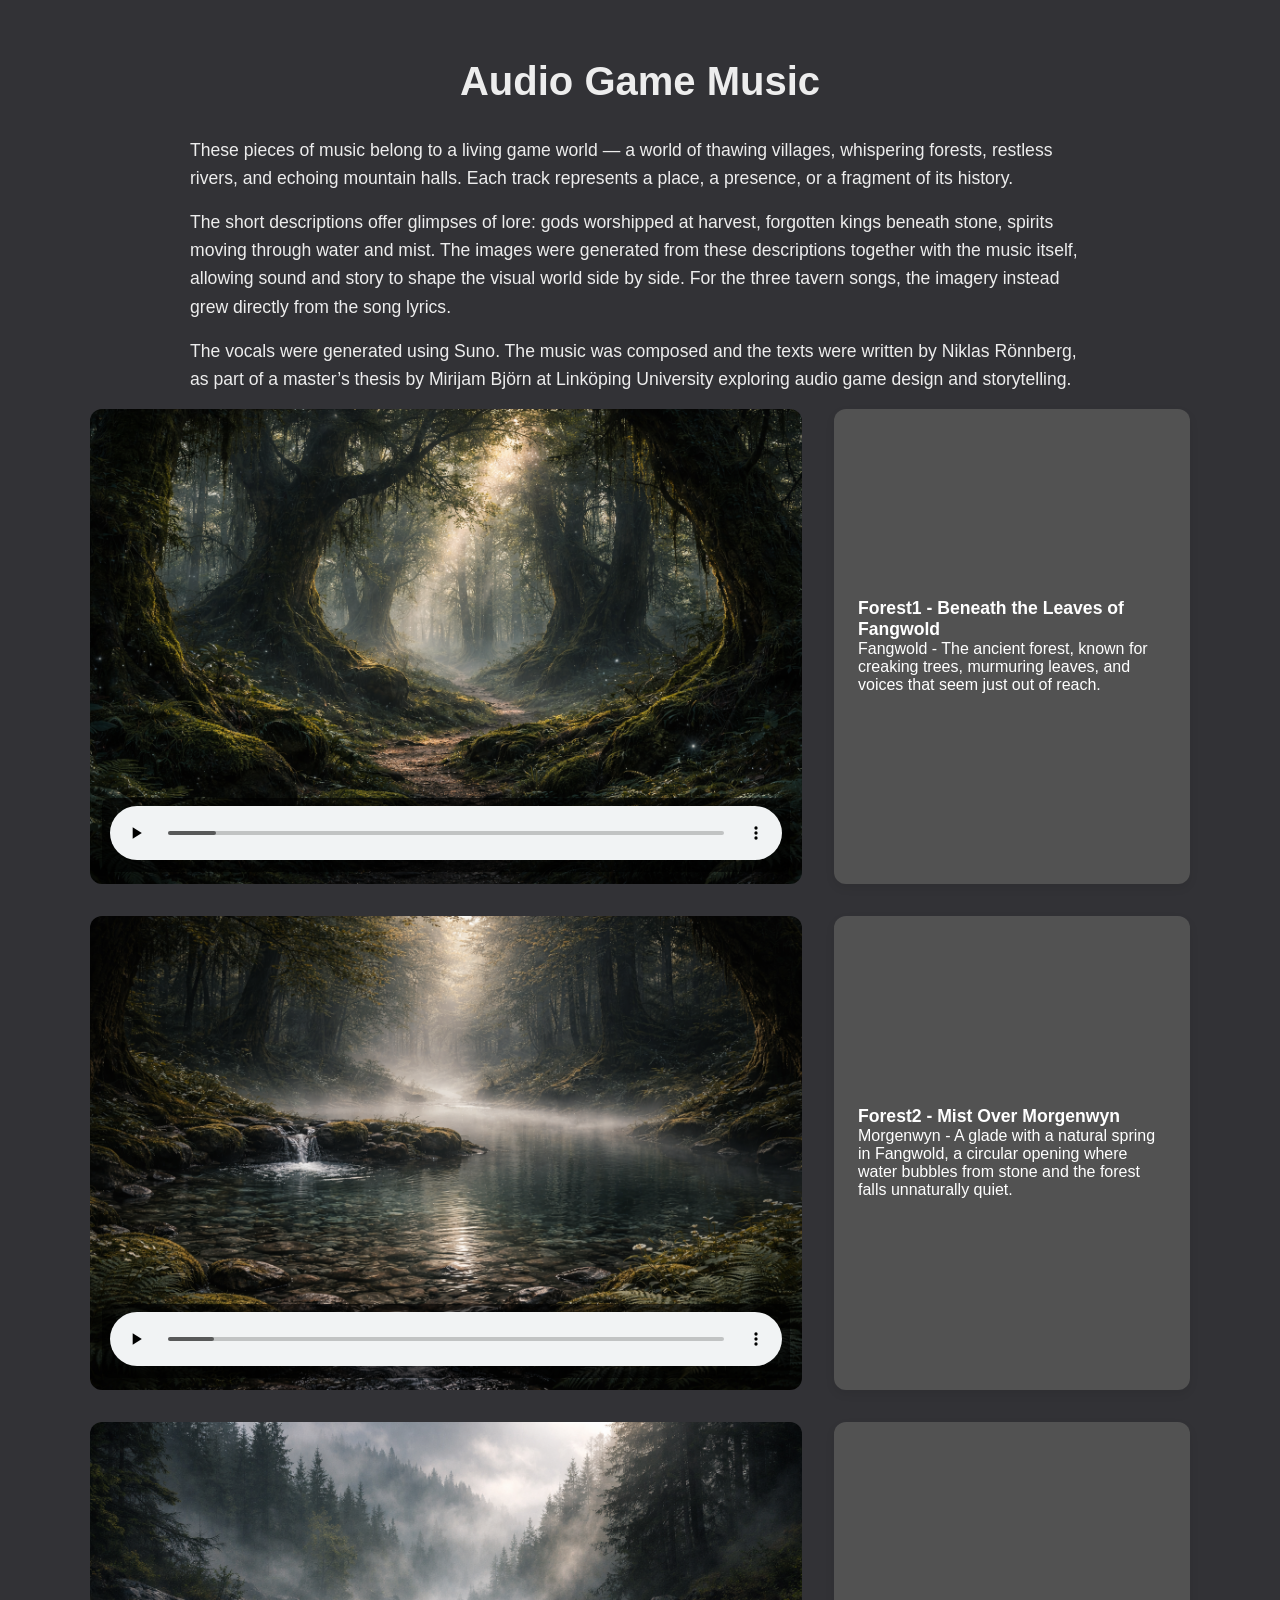
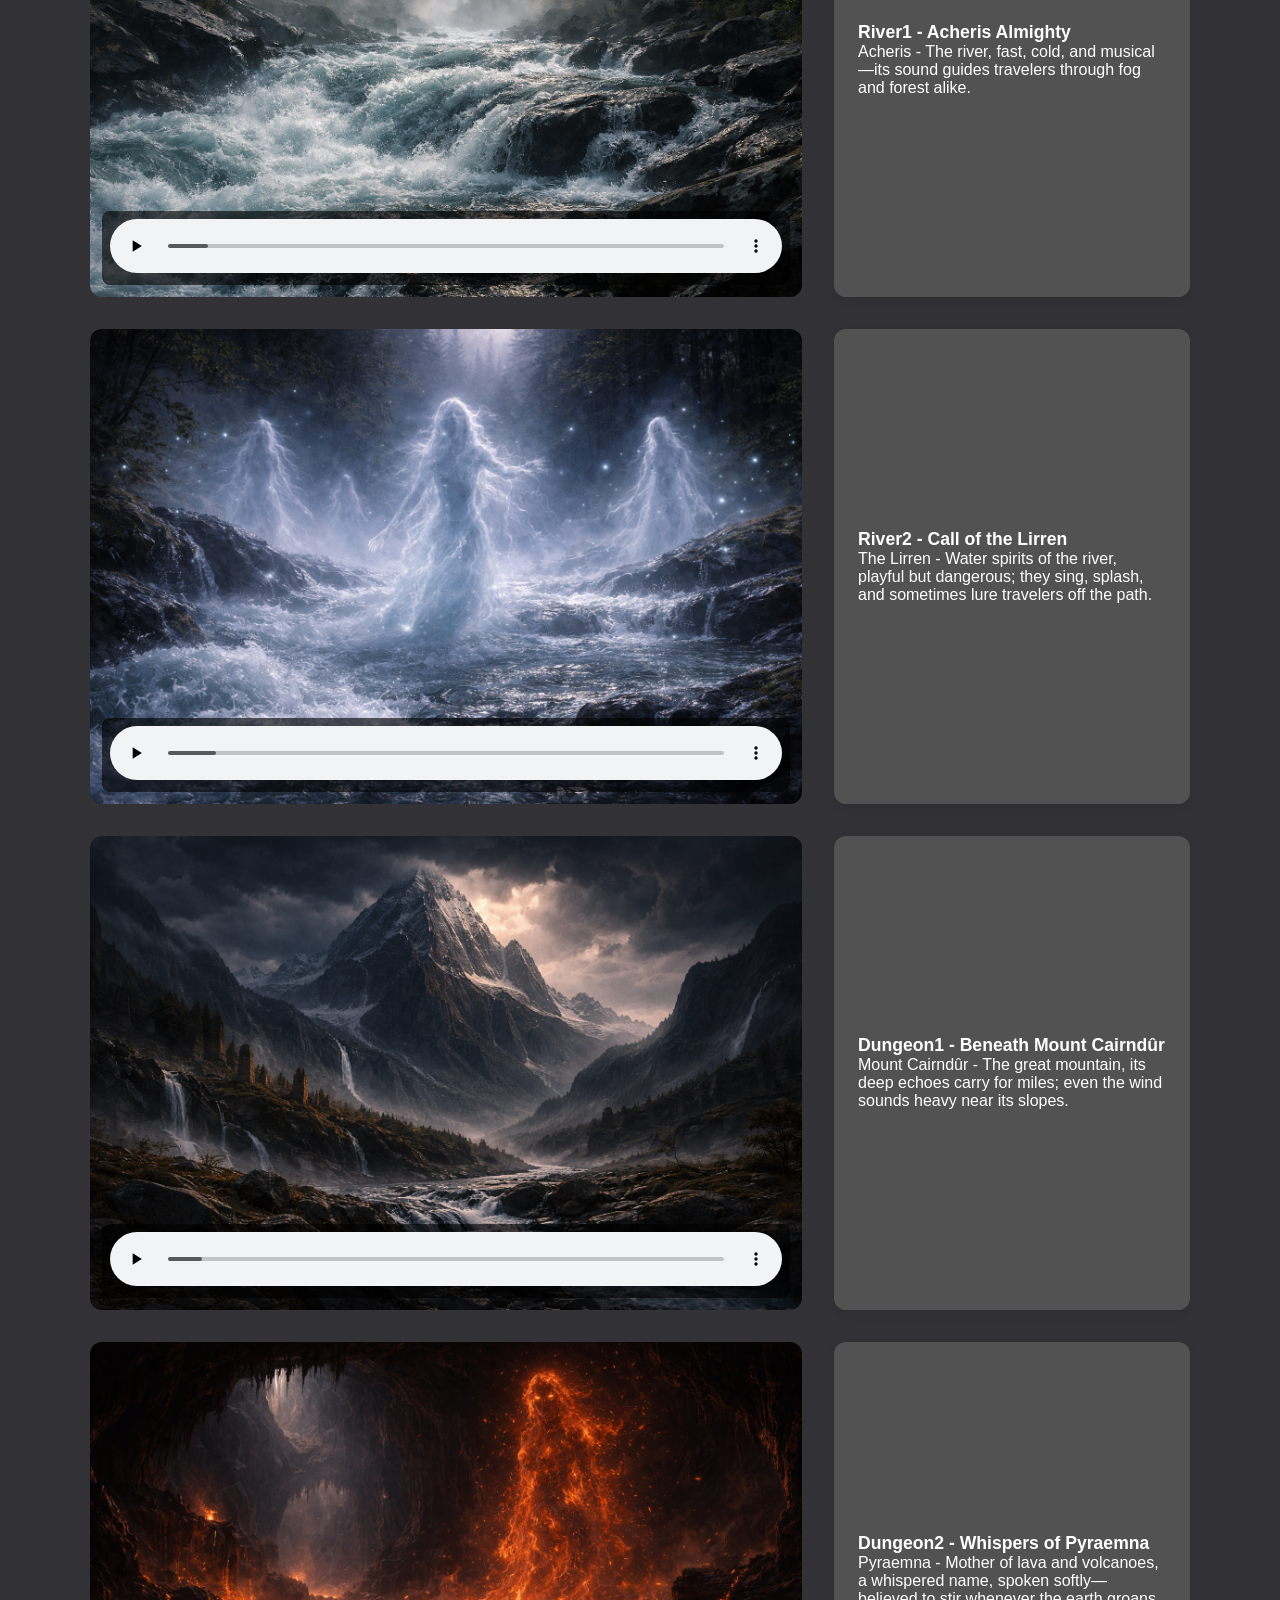
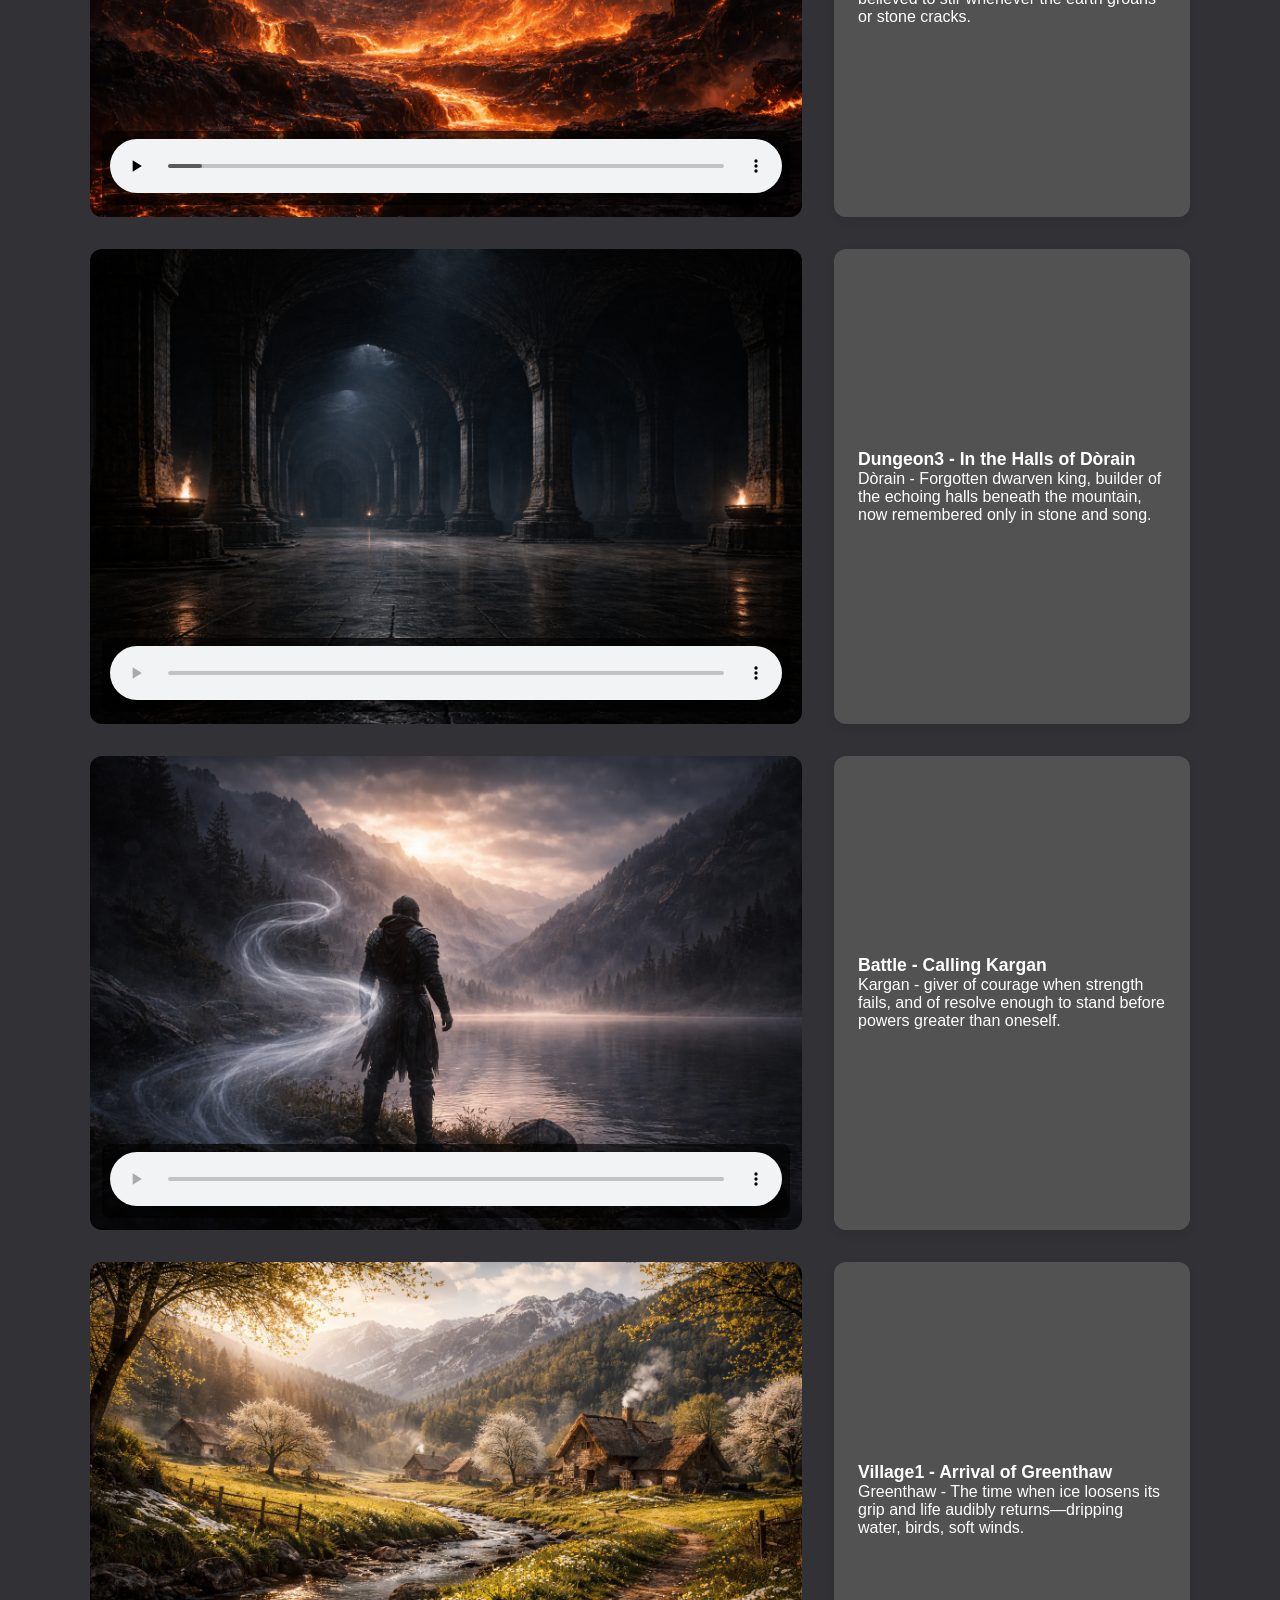
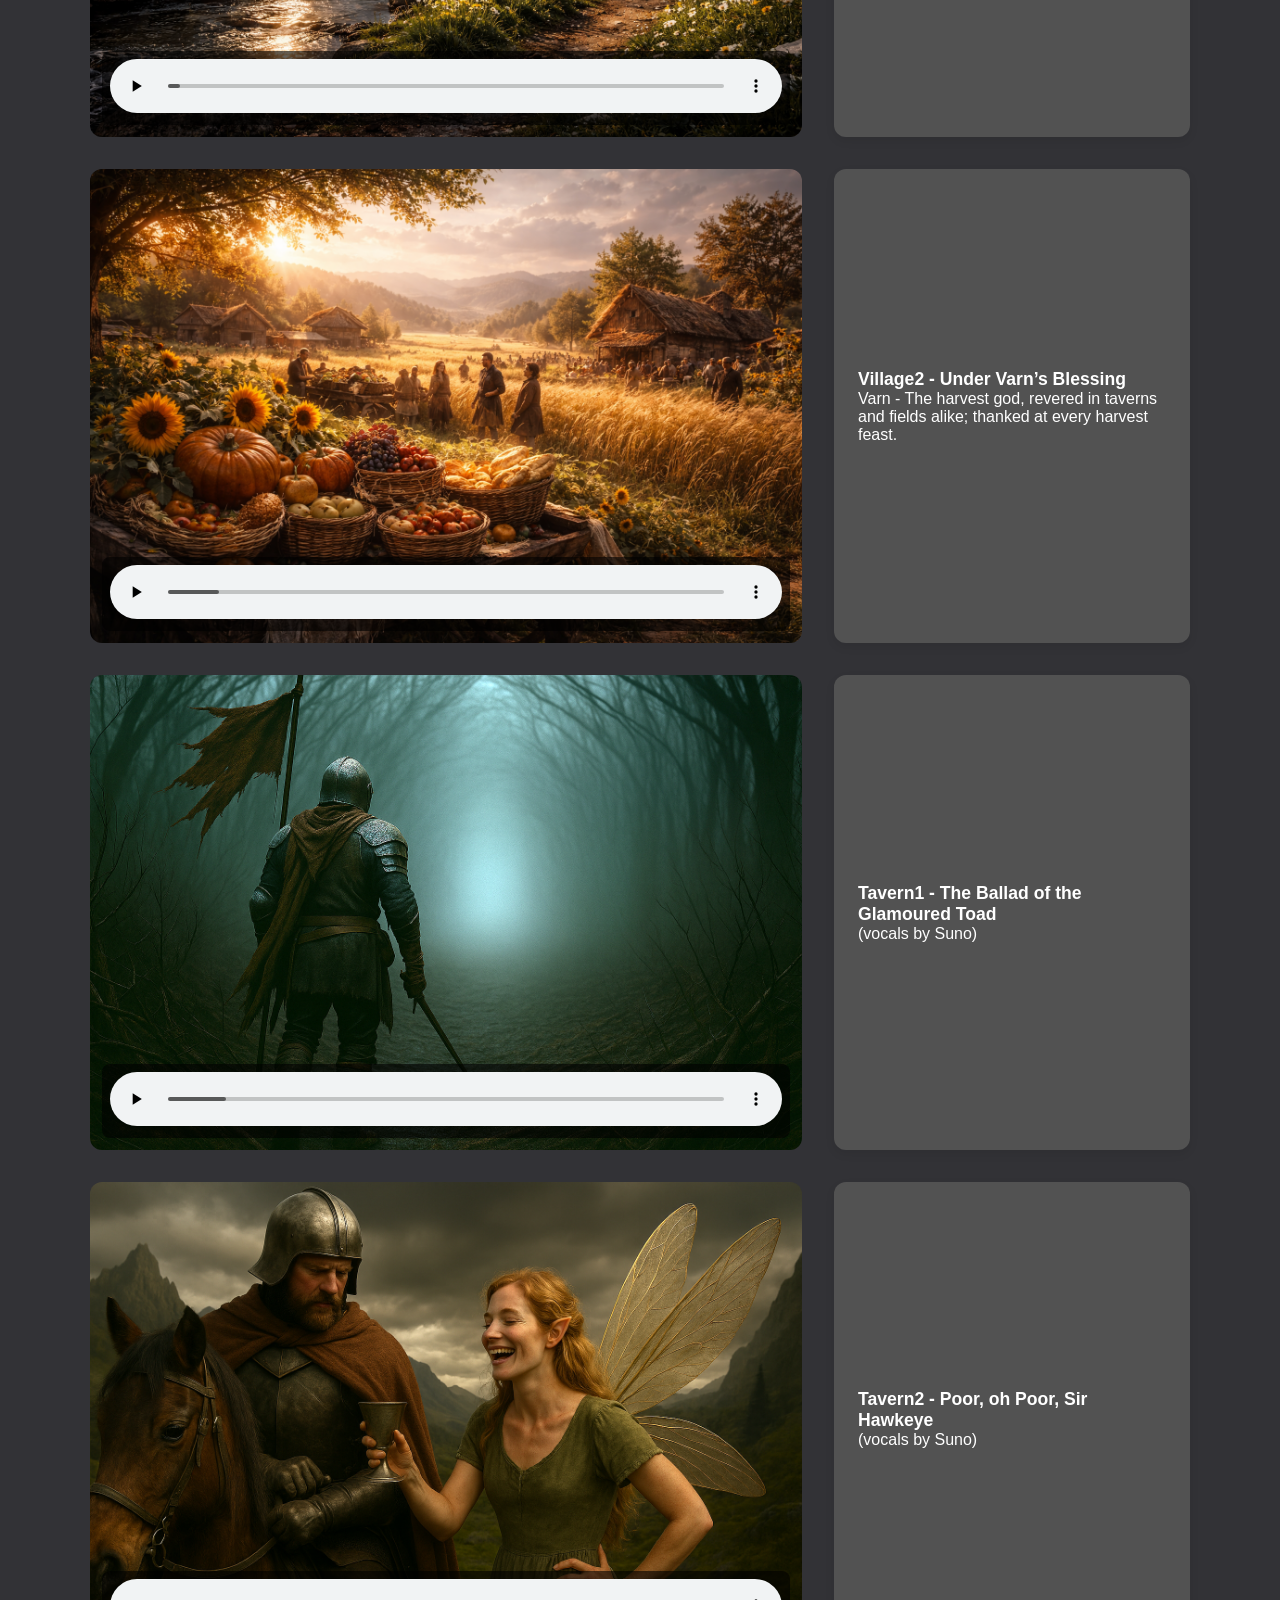
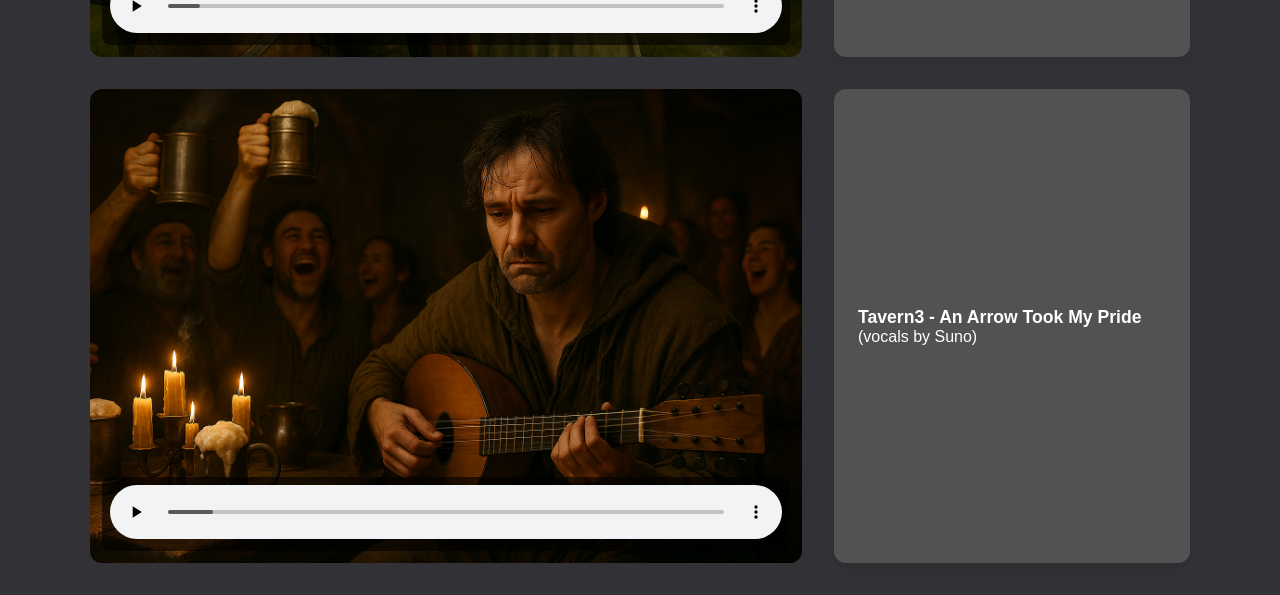
==== audio_game/index.html @ c90fba3d "added the files" ====
<!DOCTYPE html>
<html lang="en">
<head>
  <meta charset="UTF-8" />
  <meta name="viewport" content="width=device-width, initial-scale=1.0" />
  <title>Audio Game Music</title>

  <style>
    body {
      font-family: Arial, sans-serif;
      margin: 0;
      padding: 2rem;
      background: #323236;
    }

    .container {
      max-width: 1100px;
      margin: auto;
      display: grid;
      gap: 2rem;
    }

    .row {
      display: grid;
      grid-template-columns: 1fr;
      gap: 0.5rem;
    }

    @media (min-width: 768px) {
      .row {
        grid-template-columns: 2fr 1fr;
        gap: 2rem;
      }
    }

    .image-wrapper {
      position: relative;
    }

    .image-wrapper img {
      width: 100%;
      border-radius: 12px;
      display: block;
    }

    .audio-player {
      position: absolute;
      bottom: 12px;
      left: 12px;
      right: 12px;
      background: rgba(0, 0, 0, 0.6);
      padding: 8px;
      border-radius: 8px;
    }

    .audio-player audio {
      width: 100%;
    }

    .text-content {
      background: #525252;
      color: #fff;
      padding: 1.5rem;
      border-radius: 12px;
      box-shadow: 0 4px 10px rgba(0,0,0,0.08);
      display: flex;
      align-items: center;
    }

    .highlight {
      font-weight: bold;
      font-size: 1.1em;
      color: #fff;
    }

    #lightbox {
      position: fixed;
      top: 0;
      left: 0;
      width: 100%;
      height: 100%;
      background: rgba(0,0,0,0.8);
      display: flex;
      justify-content: center;
      align-items: center;
      z-index: 1000;
    }

    #lightbox img {
      max-width: 90%;
      max-height: 90%;
      border-radius: 12px;
      box-shadow: 0 4px 20px rgba(0,0,0,0.5);
    }

    #lightbox-close {
      position: absolute;
      top: 20px;
      right: 30px;
      font-size: 2rem;
      color: white;
      cursor: pointer;
      font-weight: bold;
    }

    .page-title {
      text-align: center;
      font-size: 2.5rem;
      font-weight: bold;
      margin-bottom: 2rem;
      color: #ededed;
    }

    .page-intro {
      max-width: 900px;
      margin: 0 auto 1rem auto;
      text-align: left;
      font-size: 1.1rem;
      line-height: 1.6;
      color: #ededed;
    }
  </style>
</head>
<body>
  <h1 class="page-title">Audio Game Music</h1>

  <p class="page-intro">
    These pieces of music belong to a living game world — a world of thawing villages, whispering forests, restless rivers, and echoing mountain halls. Each track represents a place, a presence, or a fragment of its history.
  </p>

  <p class="page-intro">
    The short descriptions offer glimpses of lore: gods worshipped at harvest, forgotten kings beneath stone, spirits moving through water and mist. The images were generated from these descriptions together with the music itself, allowing sound and story to shape the visual world side by side. For the three tavern songs, the imagery instead grew directly from the song lyrics.
  </p>

  <p class="page-intro">
    The vocals were generated using Suno. The music was composed and the texts were written by Niklas Rönnberg, as part of a master’s thesis by Mirijam Björn at Linköping University exploring audio game design and storytelling.
  </p>

  <div class="container">

    <!-- Song 1 -->
    <div class="row">
      <div class="image-wrapper">
        <img src="Forest1 - Fangwold.png" alt="Beneath the Leaves of Fangwold">
        <div class="audio-player">
          <audio controls>
            <source src="Forest1 - Beneath the Leaves of Fangwold.mp3" type="audio/mpeg">
          </audio>
        </div>
      </div>

      <div class="text-content">
        <p>
          <span class="highlight">Forest1 - Beneath the Leaves of Fangwold</span><br>
          Fangwold - The ancient forest, known for creaking trees, murmuring leaves, and voices that seem just out of reach.
        </p>
      </div>
    </div>

    <!-- Song 2 -->
    <div class="row">
      <div class="image-wrapper">
        <img src="Forest2 - Morgenwyn.png" alt="Mist Over Morgenwyn">
        <div class="audio-player">
          <audio controls>
            <source src="Forest2 - Mist Over Morgenwyn.mp3" type="audio/mpeg">
          </audio>
        </div>
      </div>

      <div class="text-content">
        <p>
          <span class="highlight">Forest2 - Mist Over Morgenwyn</span><br>
          Morgenwyn - A glade with a natural spring in Fangwold, a circular opening where water bubbles from stone and the forest falls unnaturally quiet.
        </p>
      </div>
    </div>

    <!-- Song 3 -->
    <div class="row">
      <div class="image-wrapper">
        <img src="River1 - Acheris.png" alt="Acheris Almighty">
        <div class="audio-player">
          <audio controls>
            <source src="River1 - Acheris Almighty.mp3" type="audio/mpeg">
          </audio>
        </div>
      </div>

      <div class="text-content">
        <p>
          <span class="highlight">River1 - Acheris Almighty</span><br>
          Acheris - The river, fast, cold, and musical—its sound guides travelers through fog and forest alike.
        </p>
      </div>
    </div>

    <!-- Song 4 -->
    <div class="row">
      <div class="image-wrapper">
        <img src="River2 - The Lirren.png" alt="Call of the Lirren">
        <div class="audio-player">
          <audio controls>
            <source src="River2 - Call of the Lirren.mp3" type="audio/mpeg">
          </audio>
        </div>
      </div>

      <div class="text-content">
        <p>
          <span class="highlight">River2 - Call of the Lirren</span><br>
          The Lirren - Water spirits of the river, playful but dangerous; they sing, splash, and sometimes lure travelers off the path.
        </p>
      </div>
    </div>

    <!-- Song 5 -->
    <div class="row">
      <div class="image-wrapper">
        <img src="Dungeon1 - Mount Cairndûr.png" alt="Beneath Mount Cairndûr">
        <div class="audio-player">
          <audio controls>
            <source src="Dungeon1 - Beneath Mount Cairndûr.mp3" type="audio/mpeg">
          </audio>
        </div>
      </div>

      <div class="text-content">
        <p>
          <span class="highlight">Dungeon1 - Beneath Mount Cairndûr</span><br>
          Mount Cairndûr - The great mountain, its deep echoes carry for miles; even the wind sounds heavy near its slopes.
        </p>
      </div>
    </div>

    <!-- Song 6 -->
    <div class="row">
      <div class="image-wrapper">
        <img src="Dungeon2 -Pyraemna.png" alt="Whispers of Pyraemna">
        <div class="audio-player">
          <audio controls>
            <source src="Dungeon2 - Whispers of Pyraemna.mp3" type="audio/mpeg">
          </audio>
        </div>
      </div>

      <div class="text-content">
        <p>
          <span class="highlight">Dungeon2 - Whispers of Pyraemna</span><br>
          Pyraemna - Mother of lava and volcanoes, a whispered name, spoken softly—believed to stir whenever the earth groans or stone cracks.
        </p>
      </div>
    </div>

    <!-- Song 7 -->
    <div class="row">
      <div class="image-wrapper">
        <img src="Dungeon3 - In the Halls of Dòrain.png" alt="In the Halls of Dòrain">
        <div class="audio-player">
          <audio controls>
            <source src="Dungeon3 - In the Halls of Dòrain.mp3" type="audio/mpeg">
          </audio>
        </div>
      </div>

      <div class="text-content">
        <p>
          <span class="highlight">Dungeon3 - In the Halls of Dòrain</span><br>
          Dòrain - Forgotten dwarven king, builder of the echoing halls beneath the mountain, now remembered only in stone and song.
        </p>
      </div>
    </div>

    <!-- Song 8 -->
    <div class="row">
      <div class="image-wrapper">
        <img src="Battle - Calling Kargan.png" alt="Calling Kargan">
        <div class="audio-player">
          <audio controls>
            <source src="Battle - Calling Kargan.mp3" type="audio/mpeg">
          </audio>
        </div>
      </div>

      <div class="text-content">
        <p>
          <span class="highlight">Battle - Calling Kargan</span><br>
          Kargan - giver of courage when strength fails, and of resolve enough to stand before powers greater than oneself.
        </p>
      </div>
    </div>

    <!-- Song 9 -->
    <div class="row">
      <div class="image-wrapper">
        <img src="Village1 - Greenthaw.png" alt="Arrival of Greenthaw">
        <div class="audio-player">
          <audio controls>
            <source src="Village1 - Arrival of Greenthaw.mp3" type="audio/mpeg">
          </audio>
        </div>
      </div>

      <div class="text-content">
        <p>
          <span class="highlight">Village1 - Arrival of Greenthaw</span><br>
          Greenthaw - The time when ice loosens its grip and life audibly returns—dripping water, birds, soft winds.
        </p>
      </div>
    </div>

    <!-- Song 10 -->
    <div class="row">
      <div class="image-wrapper">
        <img src="Village2 - Blessing of Varn.png" alt="Under Varn’s Blessing">
        <div class="audio-player">
          <audio controls>
            <source src="Village2 - Under Varn’s Blessing.mp3" type="audio/mpeg">
          </audio>
        </div>
      </div>

      <div class="text-content">
        <p>
          <span class="highlight">Village2 -  Under Varn’s Blessing</span><br>
          Varn - The harvest god, revered in taverns and fields alike; thanked at every harvest feast.
        </p>
      </div>
    </div>

    <!-- Song 11 -->
    <div class="row">
      <div class="image-wrapper">
        <img src="Tavern1 - The Ballad of the Glamoured Toad.png" alt="The Ballad of the Glamoured Toad">
        <div class="audio-player">
          <audio controls>
            <source src="Tavern1 - The Ballad of the Glamoured Toad.mp3" type="audio/mpeg">
          </audio>
        </div>
      </div>

      <div class="text-content">
        <p>
          <span class="highlight">Tavern1 - The Ballad of the Glamoured Toad</span><br>
          (vocals by Suno)
        </p>
      </div>
    </div>

    <!-- Song 12 -->
    <div class="row">
      <div class="image-wrapper">
        <img src="Tavern2 - Poor, oh Poor, Sir Hawkeye.png" alt="Poor, oh Poor, Sir Hawkeye">
        <div class="audio-player">
          <audio controls>
            <source src="Tavern2 - Poor, oh Poor, Sir Hawkeye.mp3" type="audio/mpeg">
          </audio>
        </div>
      </div>

      <div class="text-content">
        <p>
          <span class="highlight">Tavern2 - Poor, oh Poor, Sir Hawkeye</span><br>
          (vocals by Suno)
        </p>
      </div>
    </div>

    <!-- Song 13 -->
    <div class="row">
      <div class="image-wrapper">
        <img src="Tavern3 - An Arrow Took My Pride.png" alt="An Arrow Took My Pride">
        <div class="audio-player">
          <audio controls>
            <source src="Tavern3 - An Arrow Took My Pride.mp3" type="audio/mpeg">
          </audio>
        </div>
      </div>

      <div class="text-content">
        <p>
          <span class="highlight">Tavern3 - An Arrow Took My Pride</span><br>
          (vocals by Suno)
        </p>
      </div>
    </div>

  </div>

  <div id="lightbox" style="display:none;">
    <span id="lightbox-close">&times;</span>
    <img id="lightbox-img" src="" alt="Expanded image">
  </div>

  <script>
    document.addEventListener("DOMContentLoaded", () => {
      const players = document.querySelectorAll("audio");

      players.forEach(player => {
        player.addEventListener("play", () => {
          players.forEach(otherPlayer => {
            if (otherPlayer !== player) {
              otherPlayer.pause();
              otherPlayer.currentTime = 0;
            }
          });
        });
      });
    });
  </script>

  <script>
    document.addEventListener("DOMContentLoaded", () => {
      const lightbox = document.getElementById("lightbox");
      const lightboxImg = document.getElementById("lightbox-img");
      const closeBtn = document.getElementById("lightbox-close");

      document.querySelectorAll(".image-wrapper img").forEach(img => {
        img.style.cursor = "pointer";
        img.addEventListener("click", () => {
          lightboxImg.src = img.src;
          lightbox.style.display = "flex";
        });
      });

      closeBtn.addEventListener("click", () => {
        lightbox.style.display = "none";
      });

      lightbox.addEventListener("click", (e) => {
        if (e.target === lightbox) {
          lightbox.style.display = "none";
        }
      });
    });
  </script>

  </body>
</html>
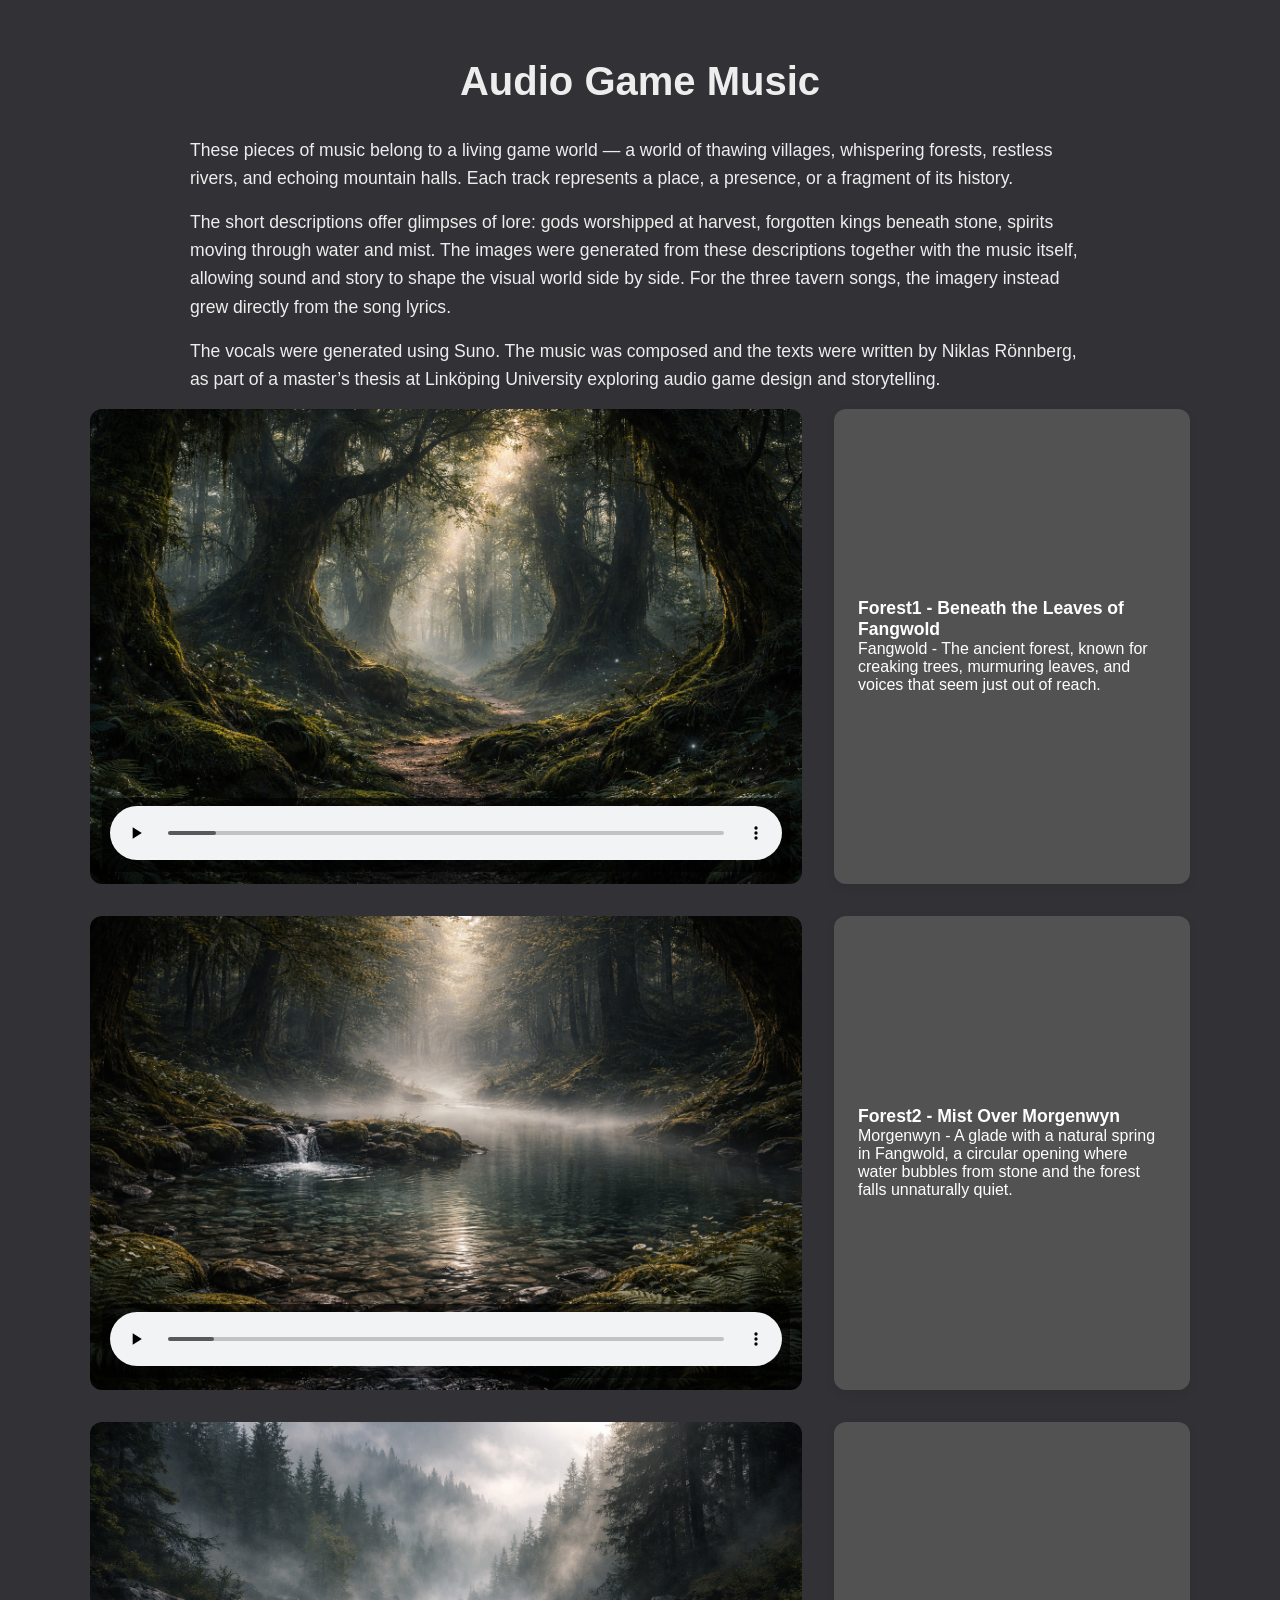
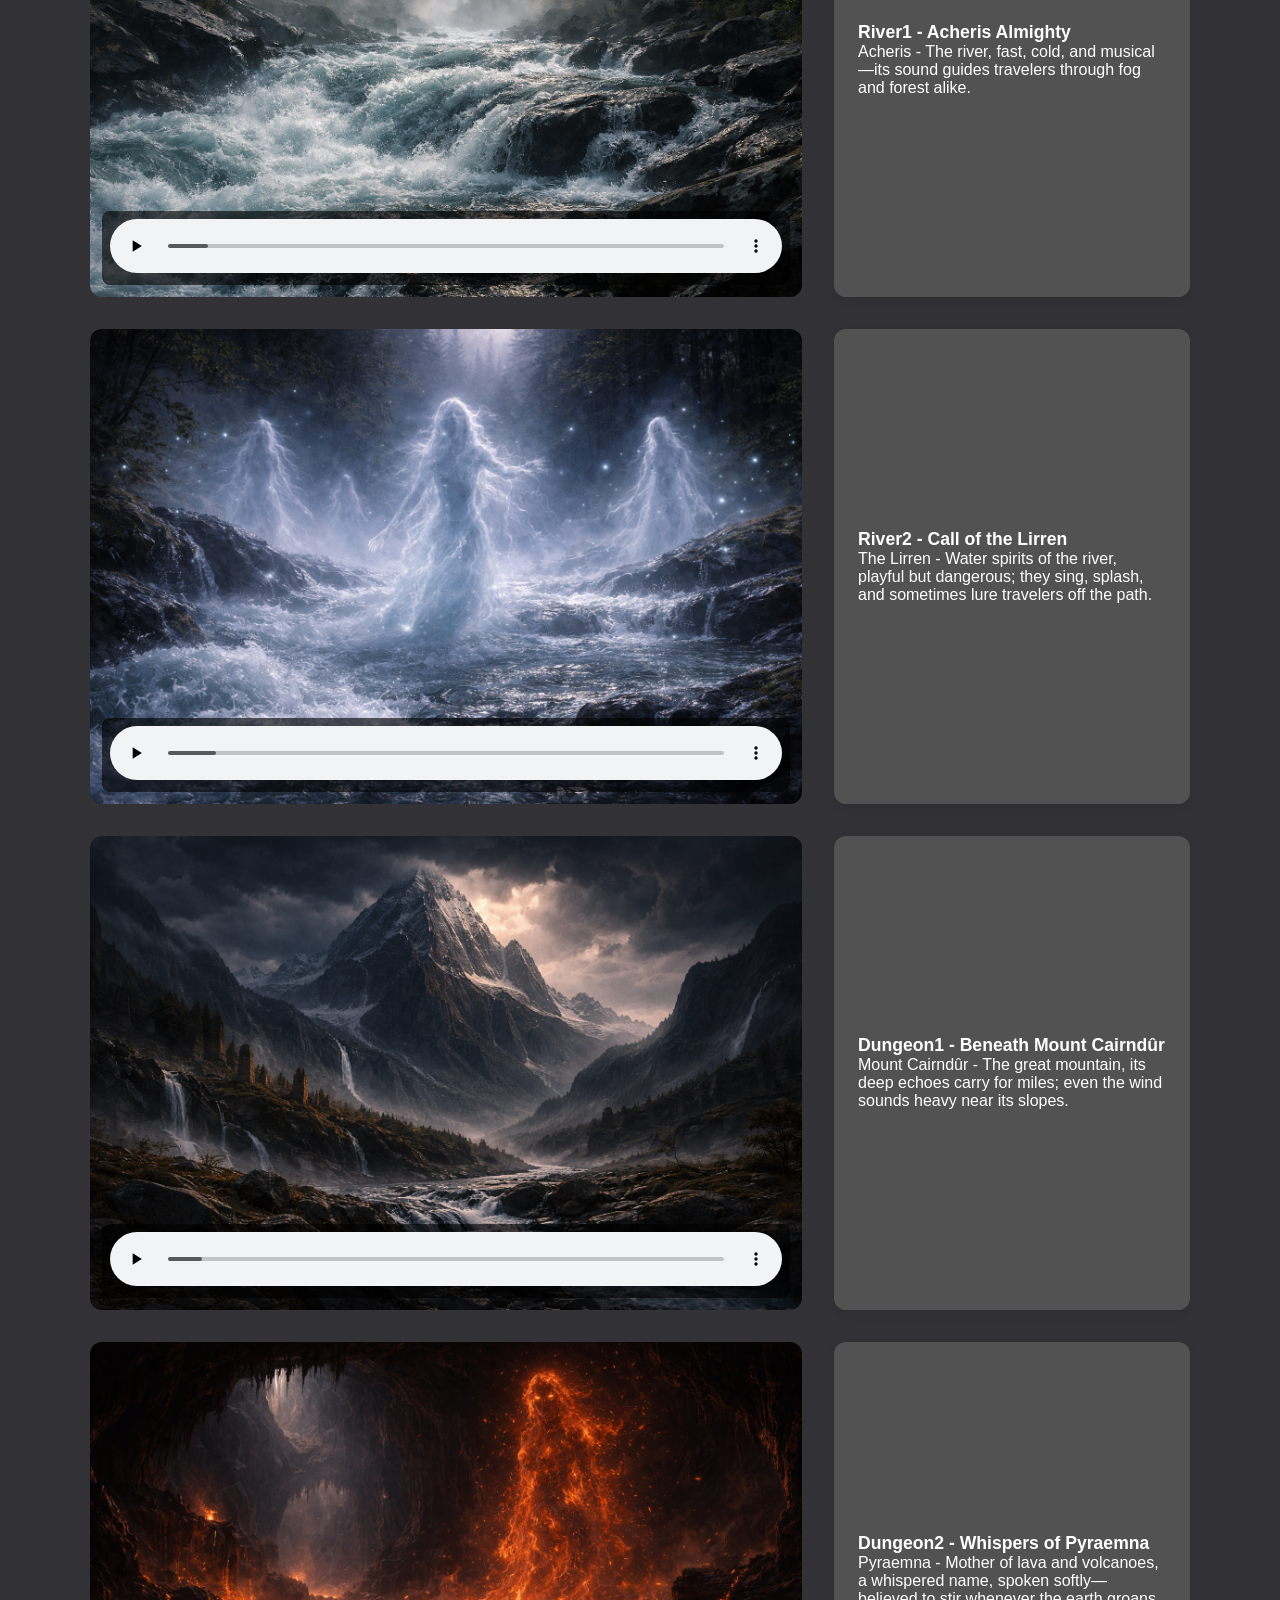
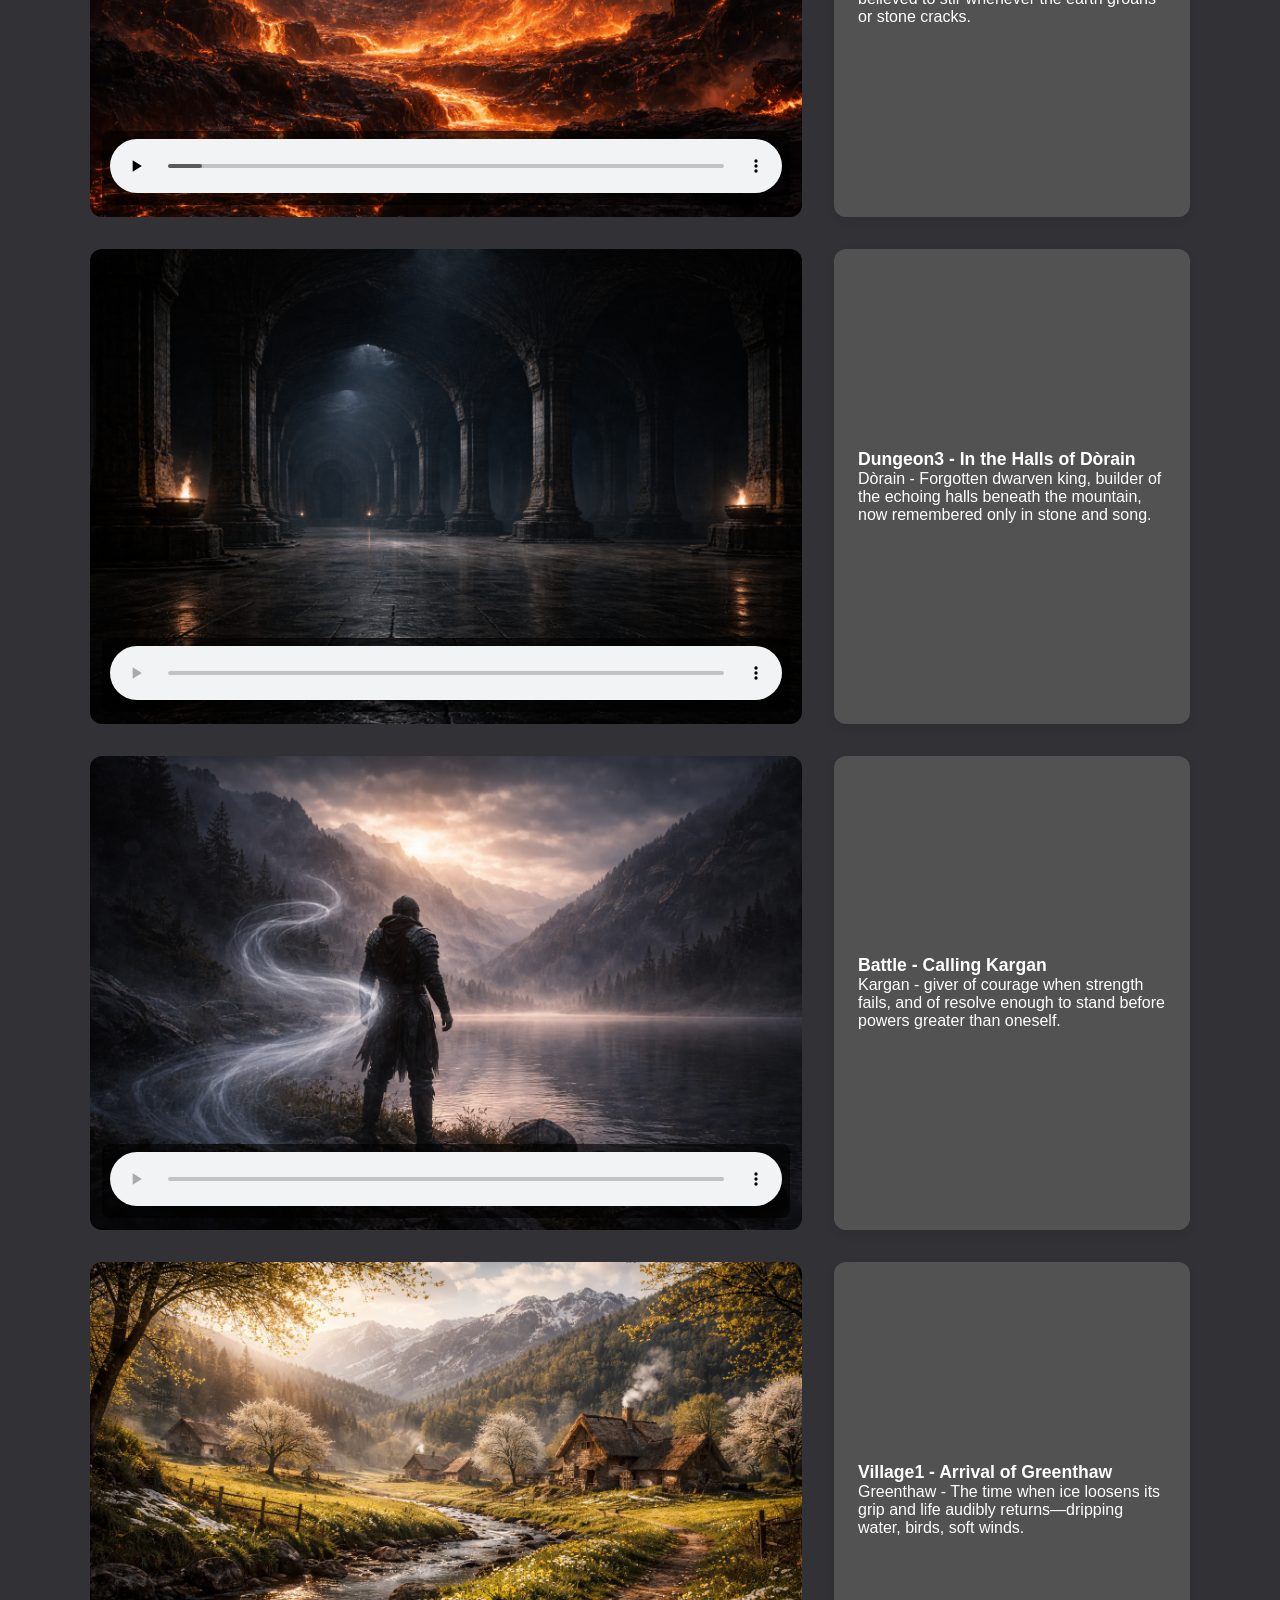
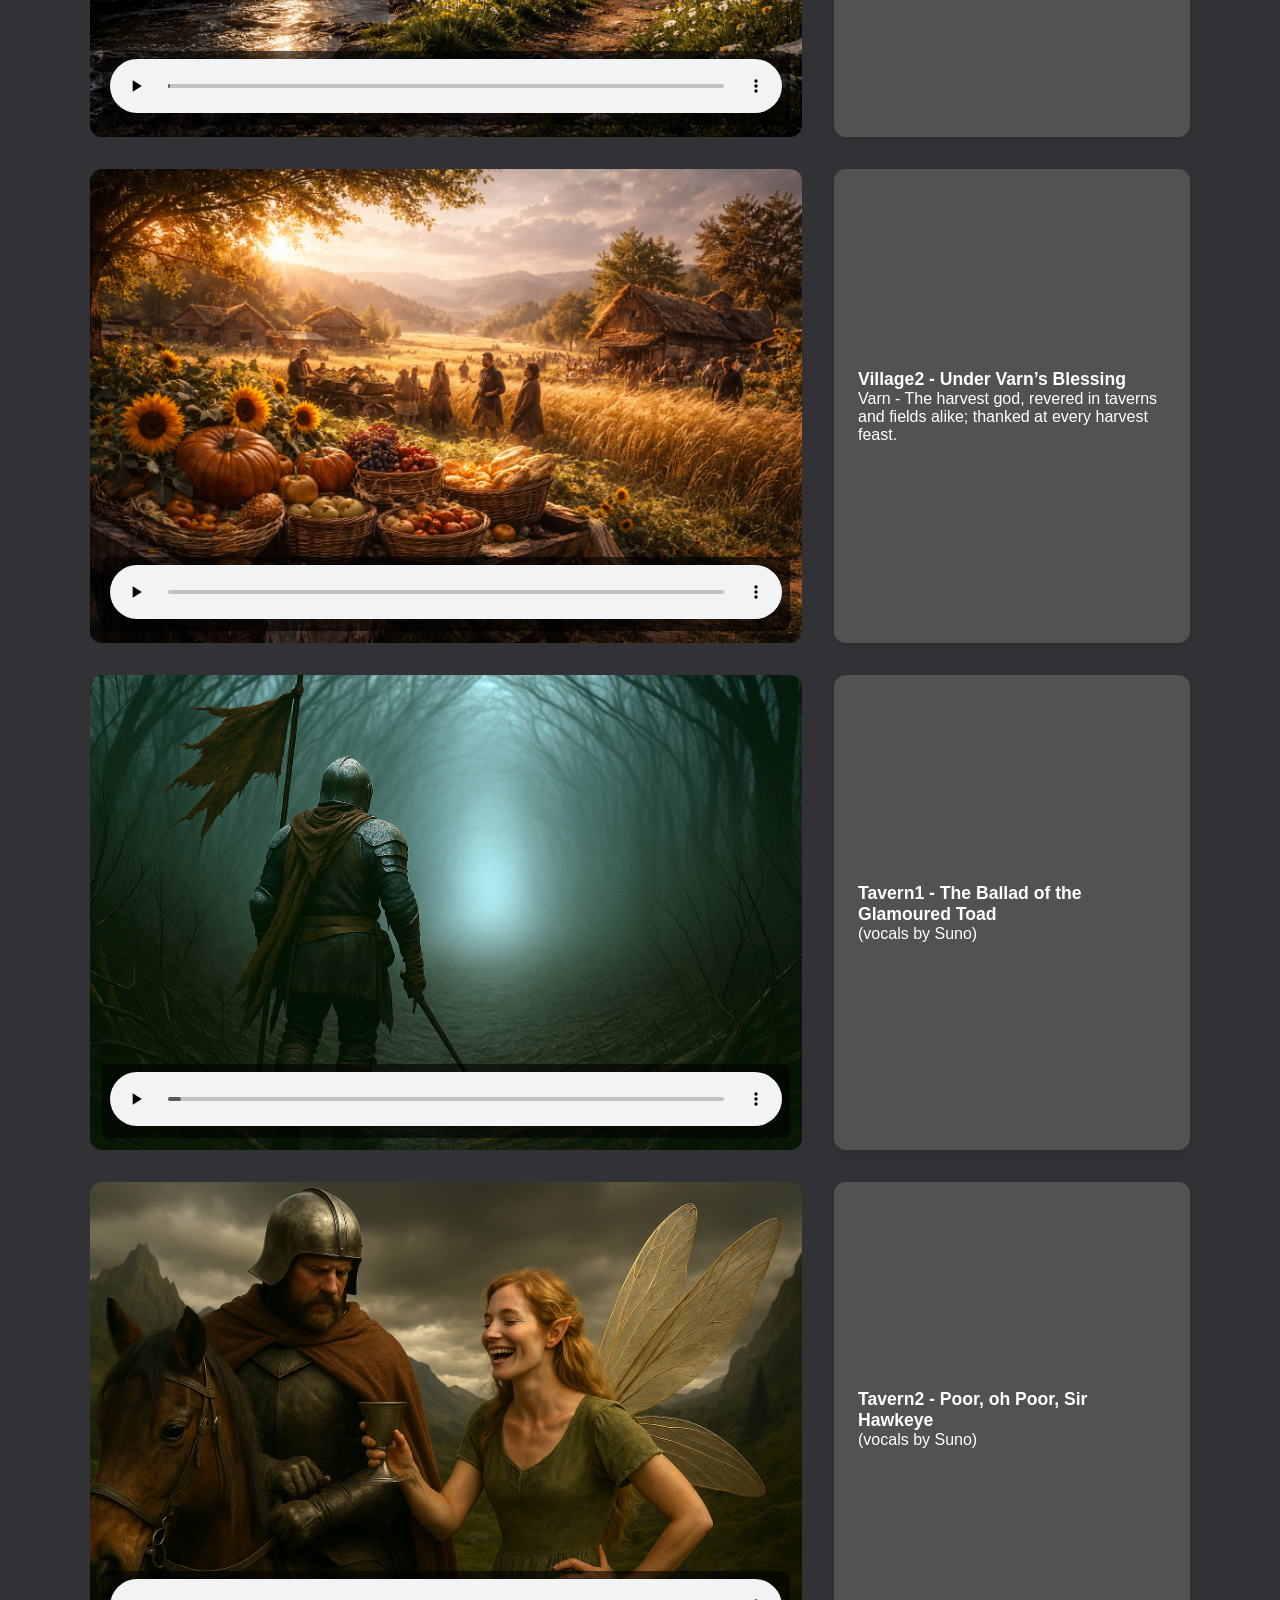
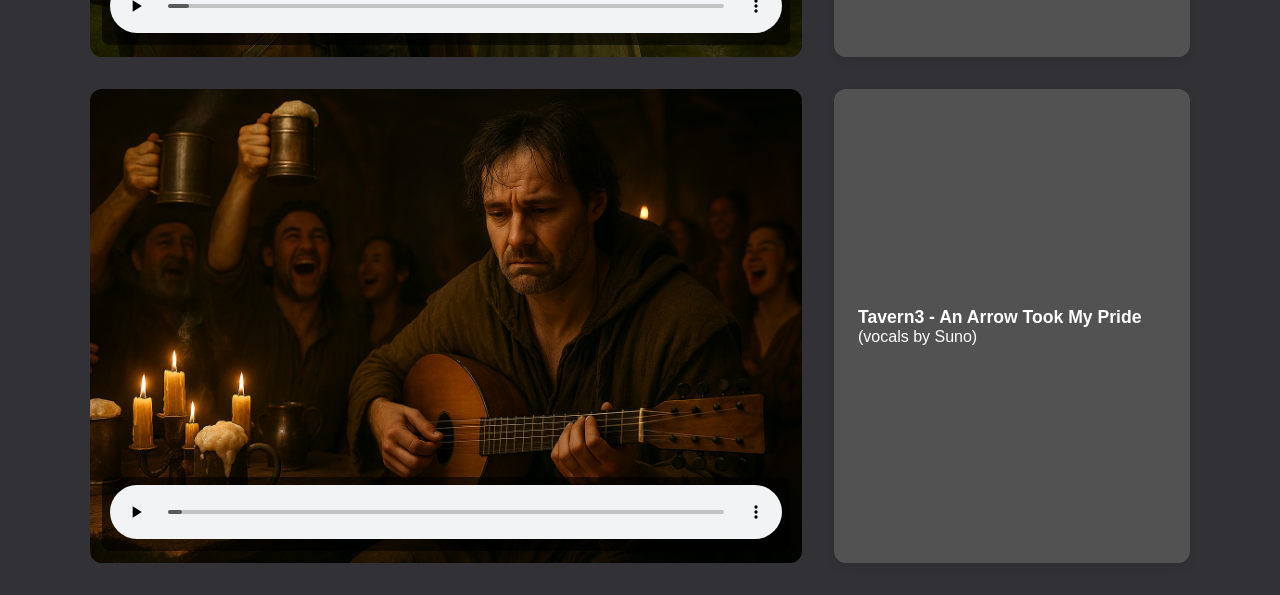
==== commit 4bdcd76e: "Updated text content" ====
--- a/audio_game/index.html
+++ b/audio_game/index.html
@@ -133,7 +133,7 @@
   </p>
 
   <p class="page-intro">
-    The vocals were generated using Suno. The music was composed and the texts were written by Niklas Rönnberg, as part of a master’s thesis by Mirijam Björn at Linköping University exploring audio game design and storytelling.
+    The vocals were generated using Suno. The music was composed and the texts were written by Niklas Rönnberg, as part of a master’s thesis at Linköping University exploring audio game design and storytelling.
   </p>
 
   <div class="container">
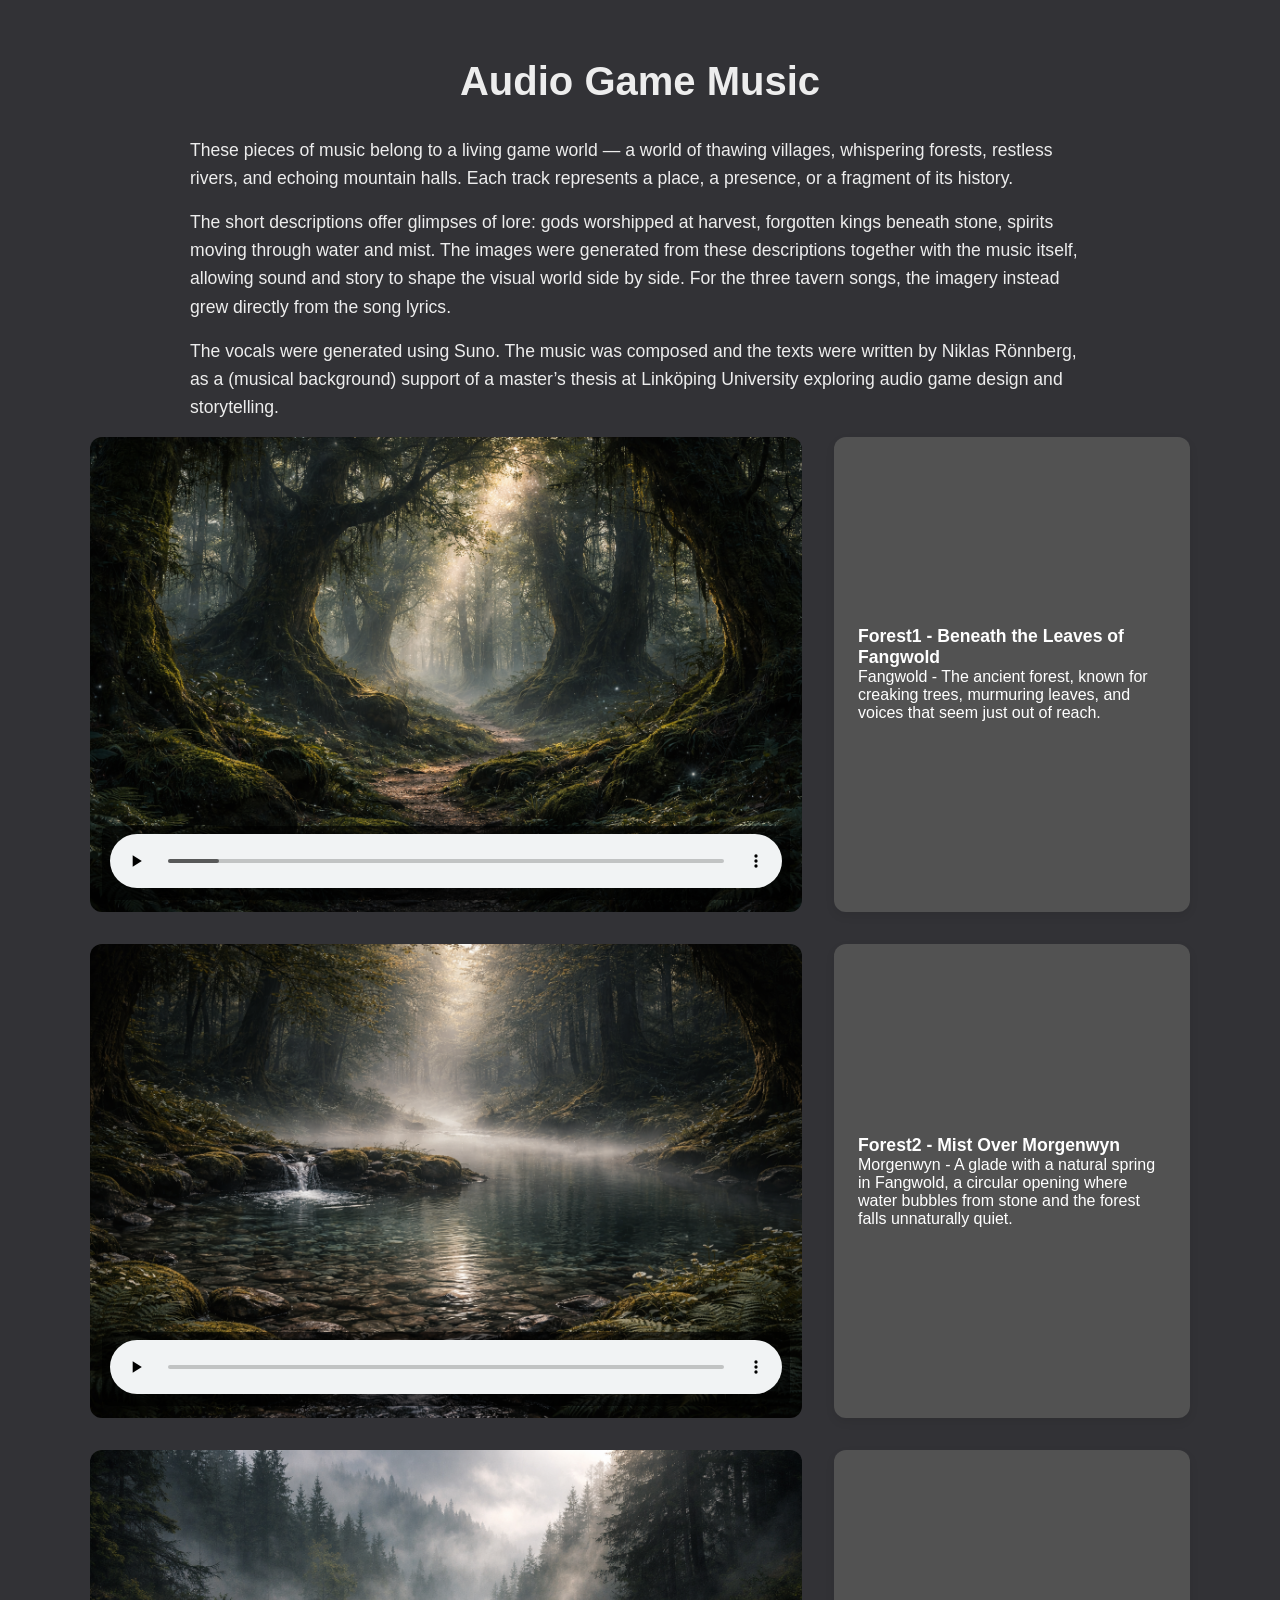
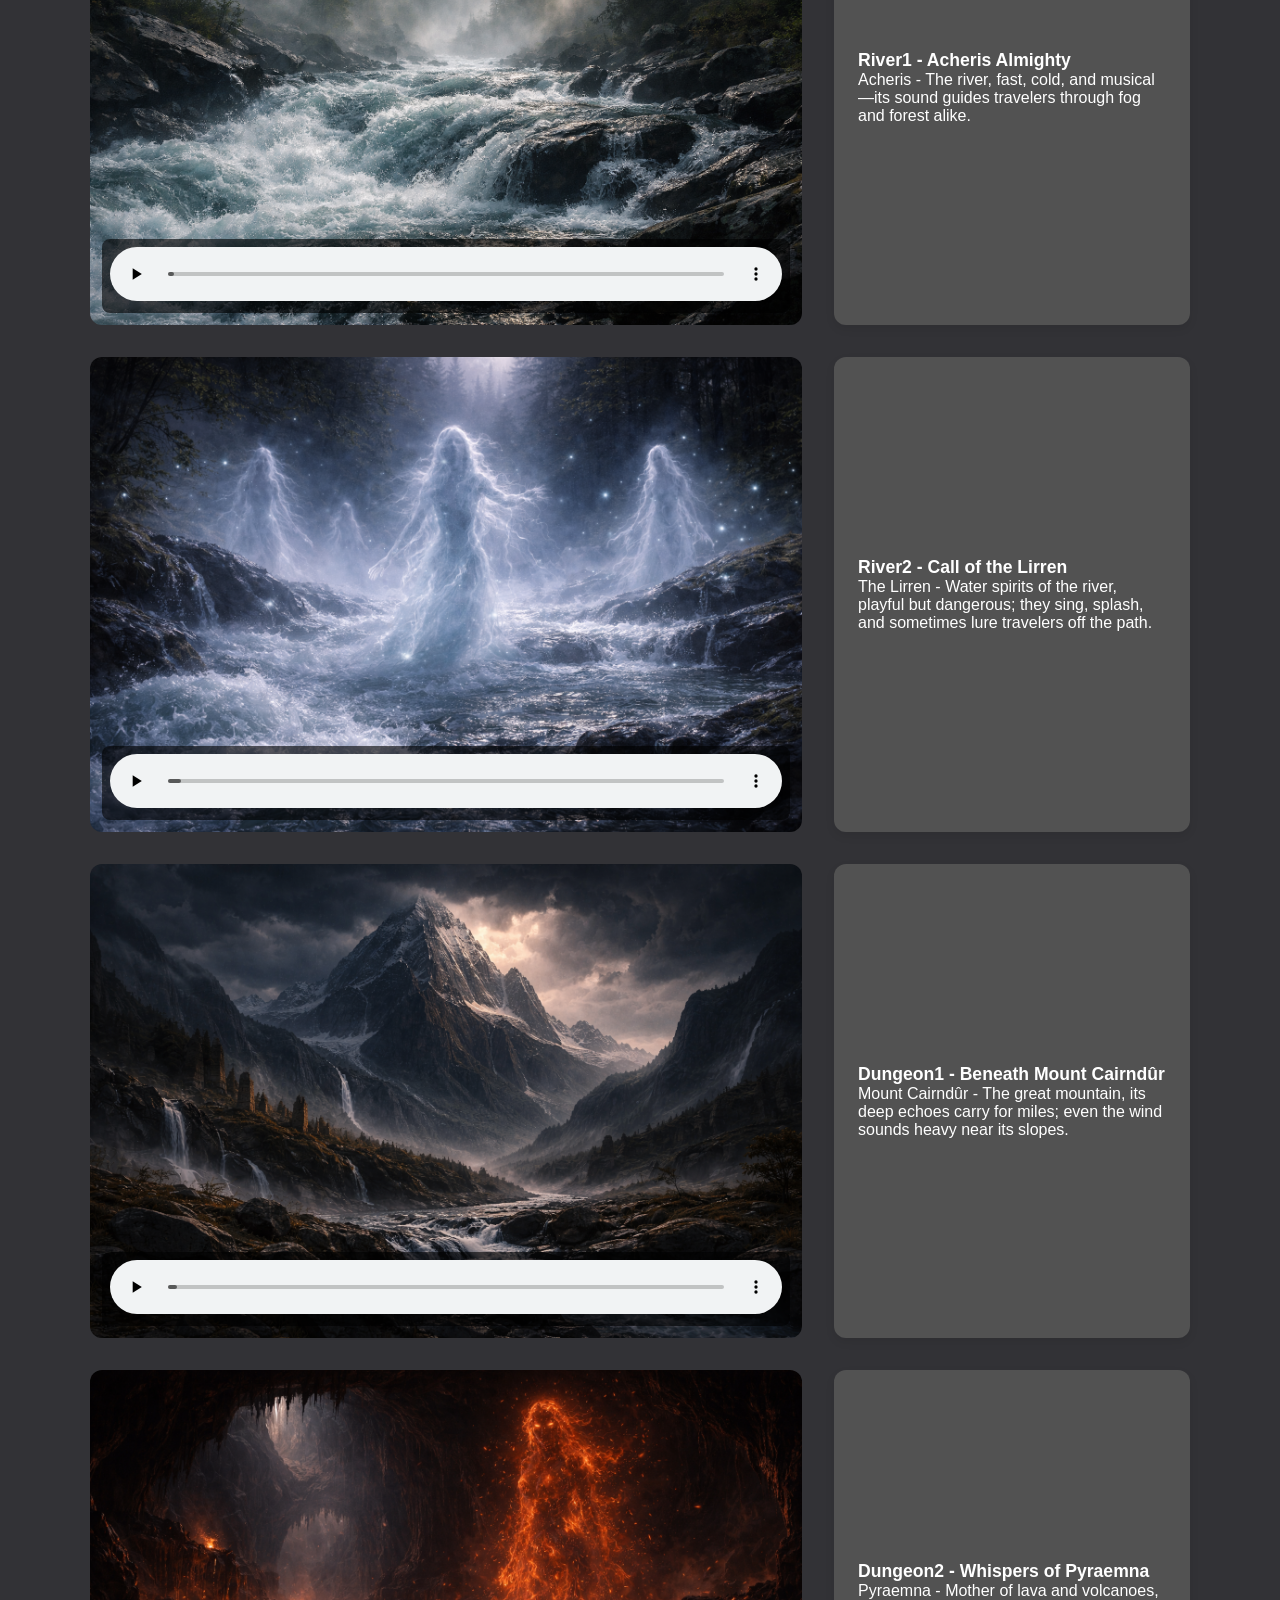
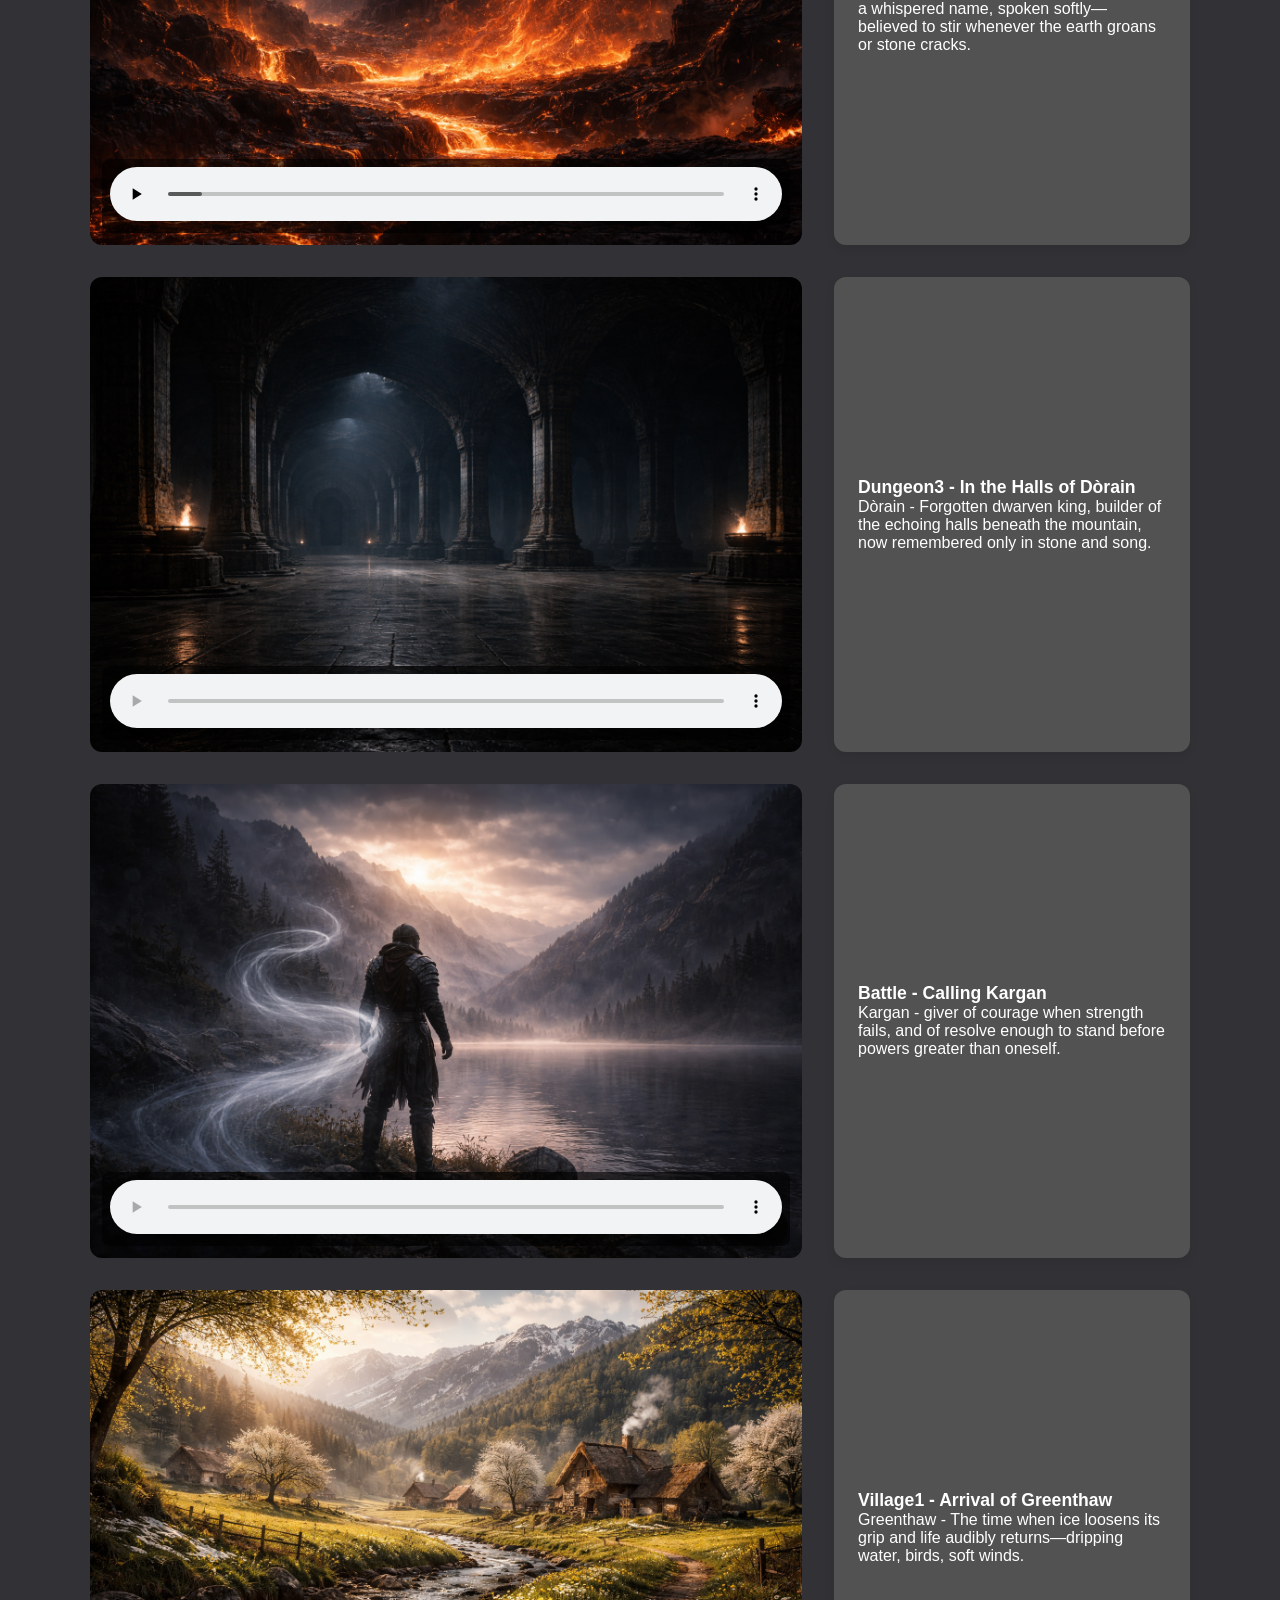
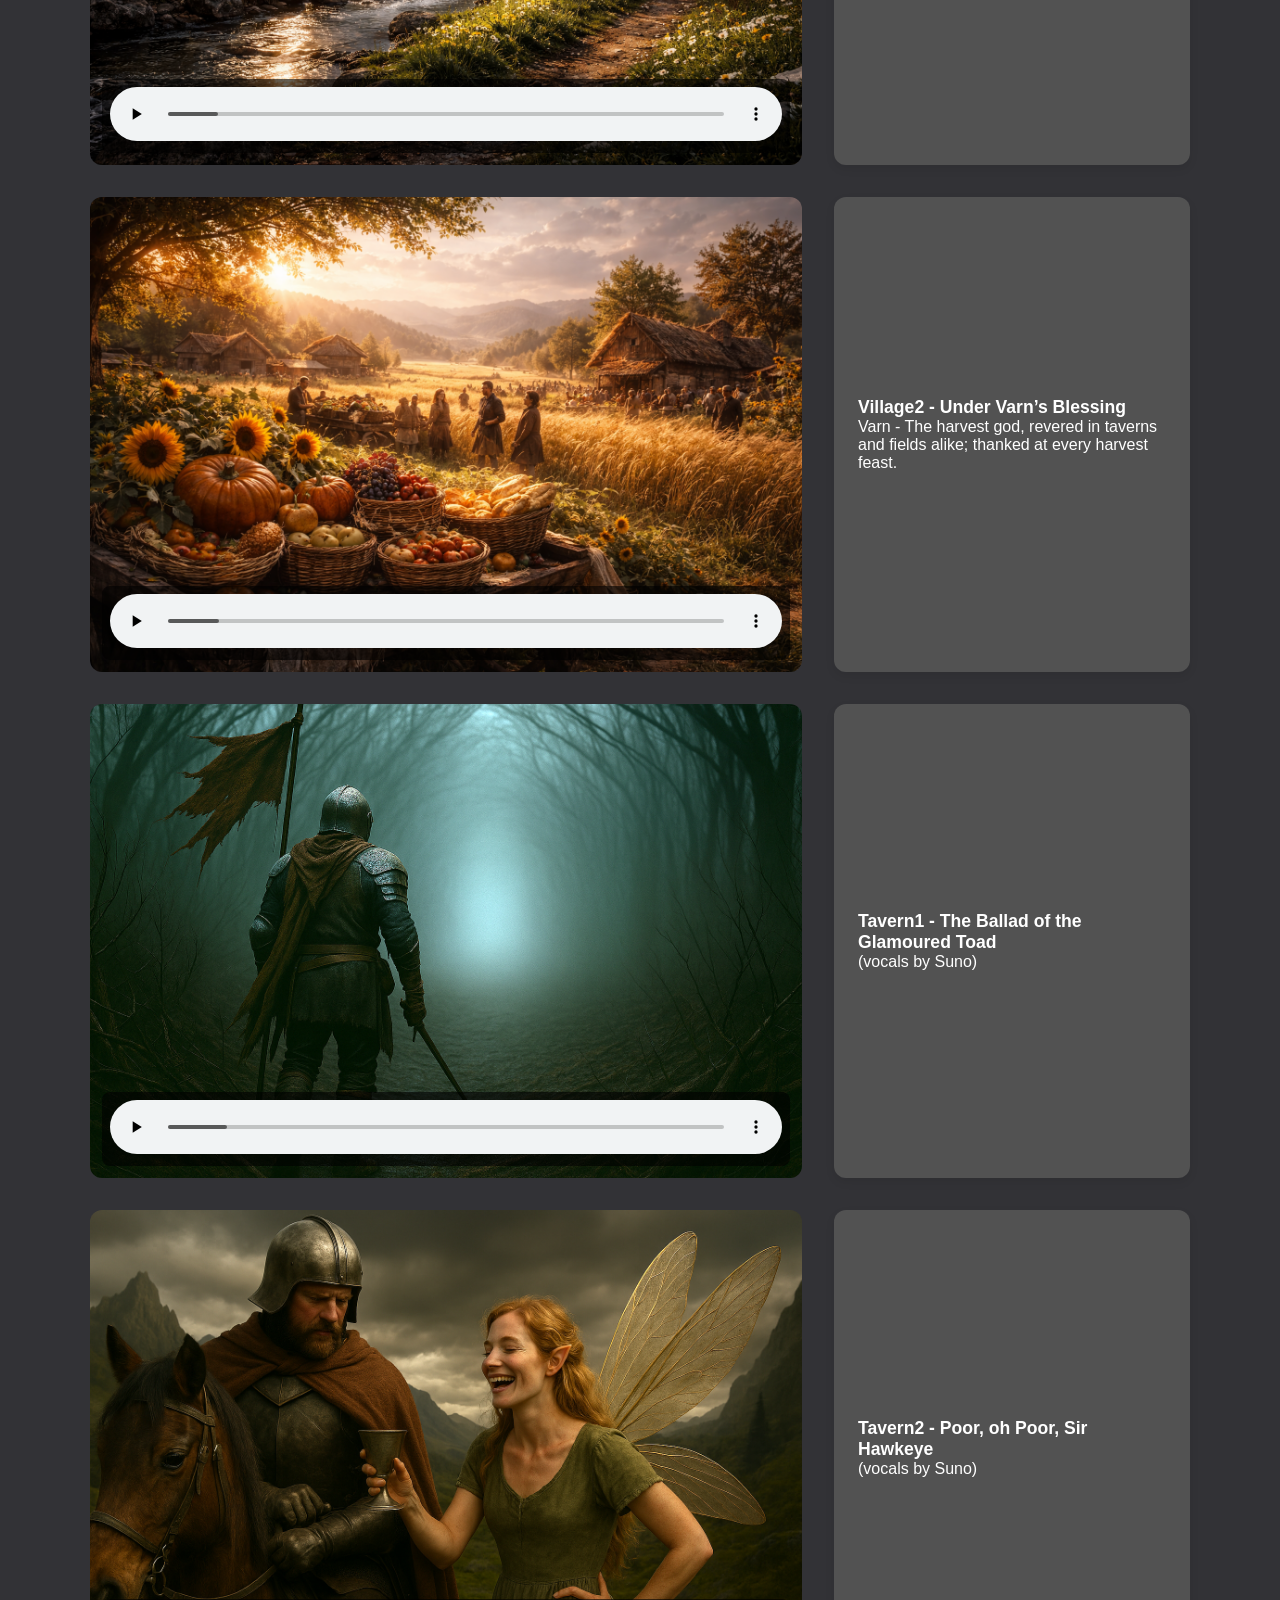
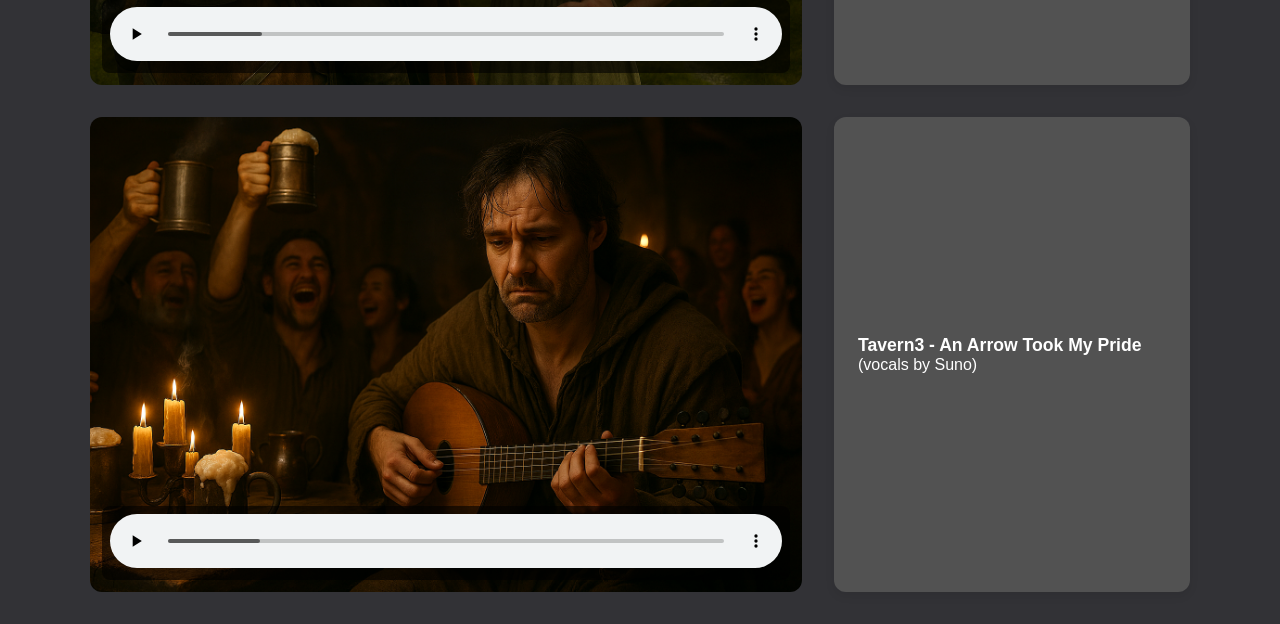
==== commit ac0f9e09: "updates to the index" ====
--- a/audio_game/index.html
+++ b/audio_game/index.html
@@ -133,7 +133,7 @@
   </p>
 
   <p class="page-intro">
-    The vocals were generated using Suno. The music was composed and the texts were written by Niklas Rönnberg, as part of a master’s thesis at Linköping University exploring audio game design and storytelling.
+    The vocals were generated using Suno. The music was composed and the texts were written by Niklas Rönnberg, as a (musical background) support of a master’s thesis at Linköping University exploring audio game design and storytelling.
   </p>
 
   <div class="container">
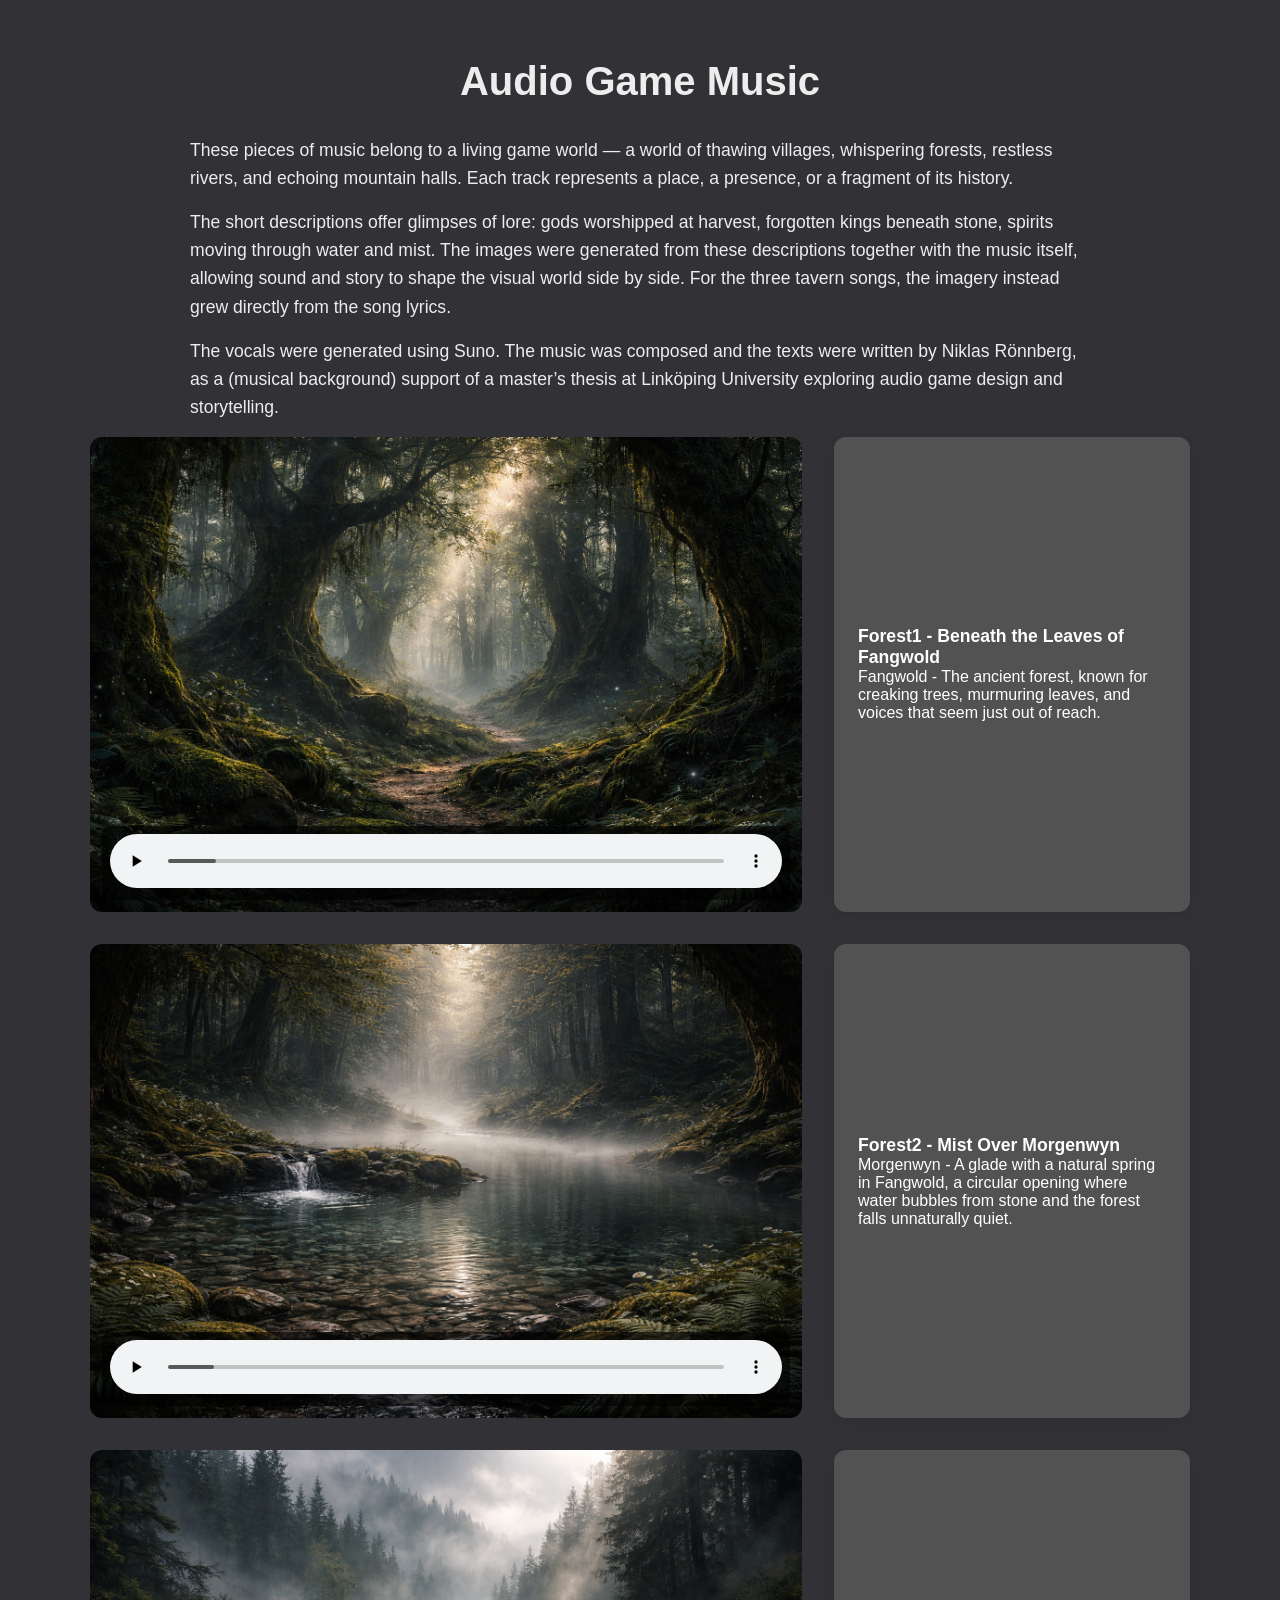
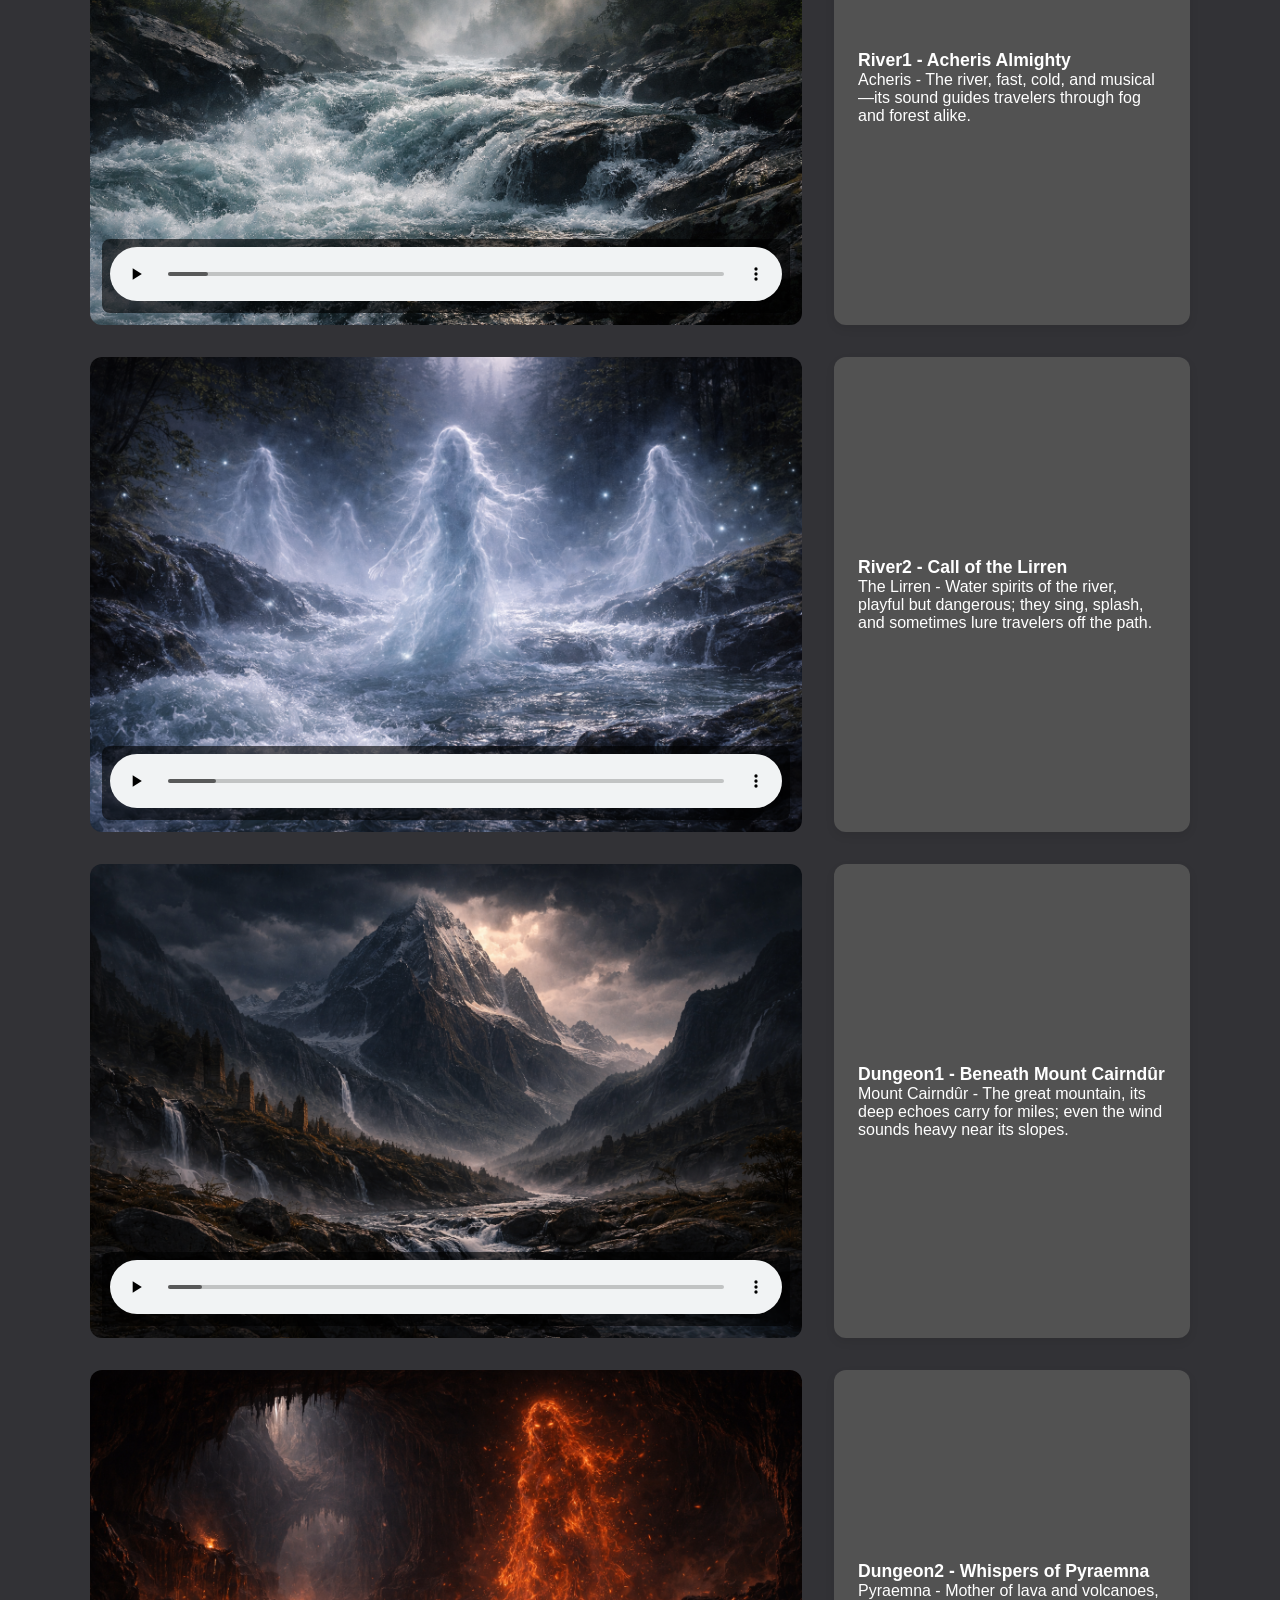
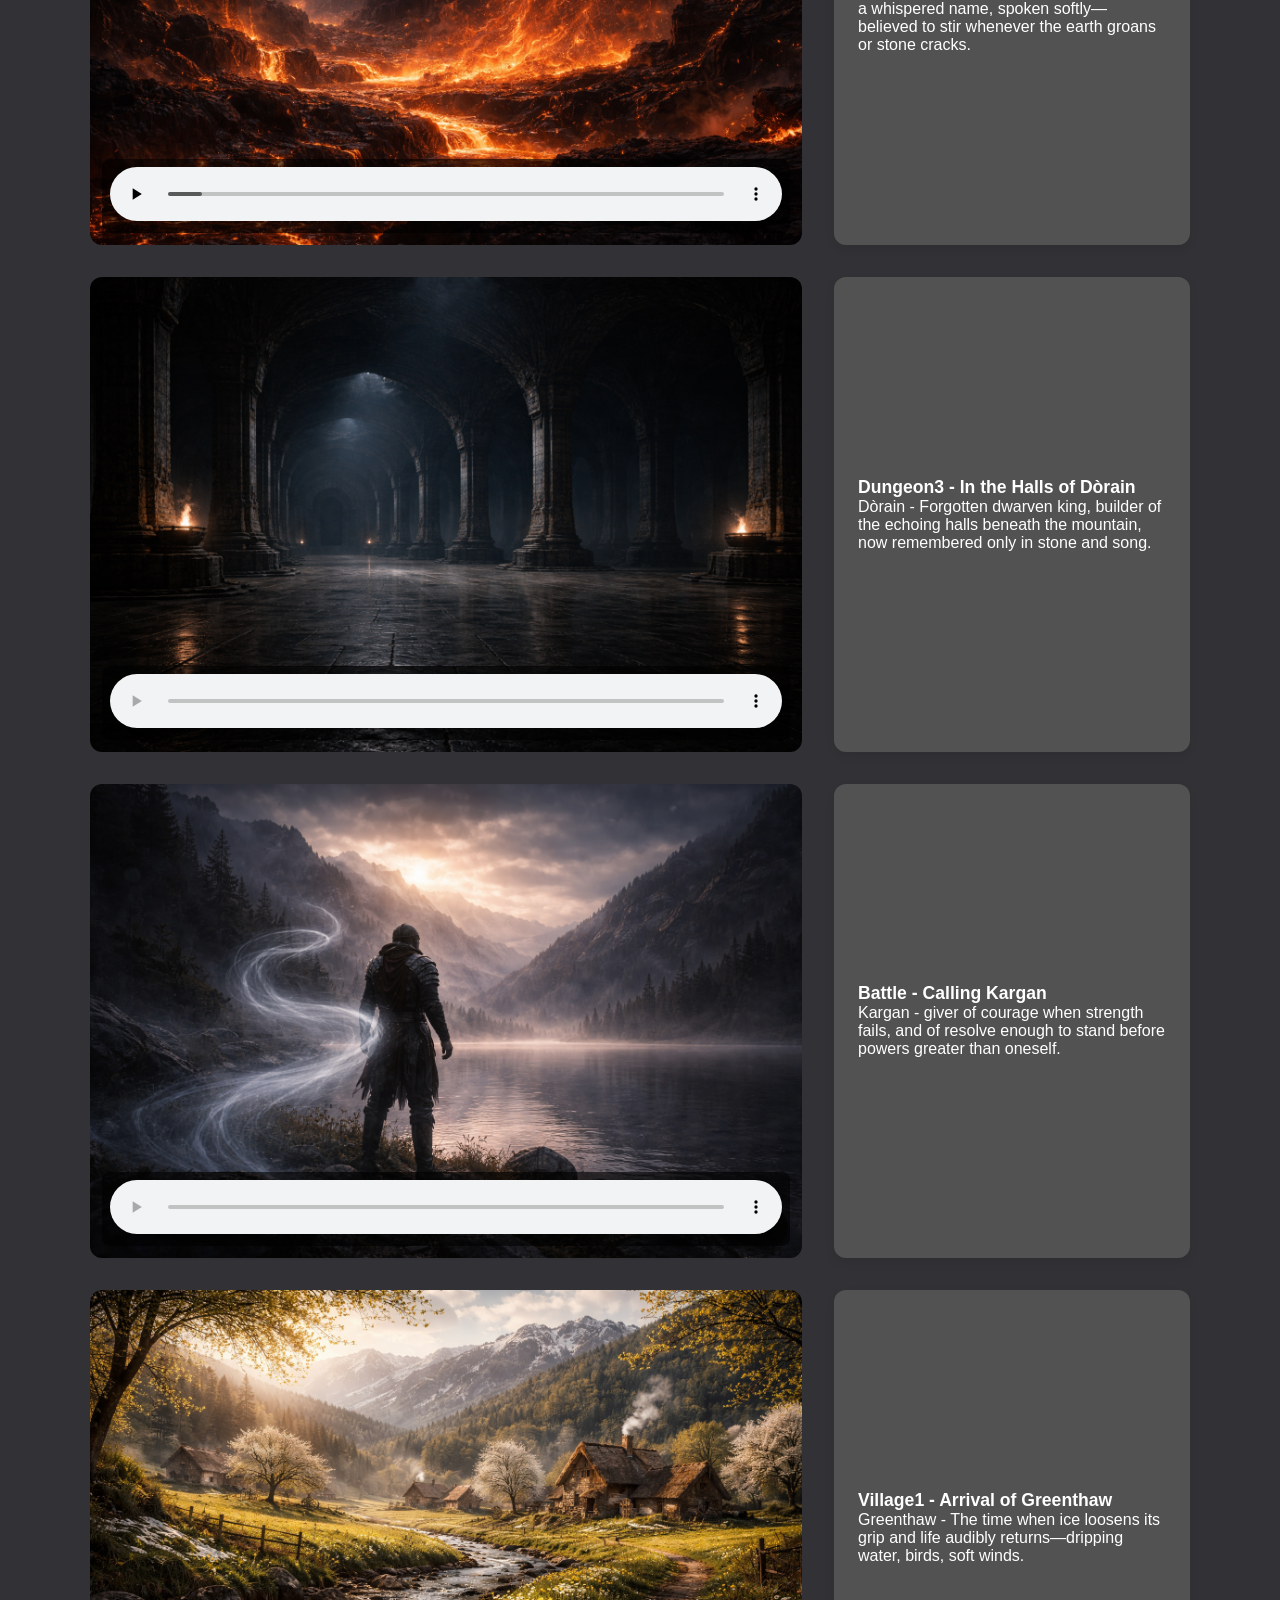
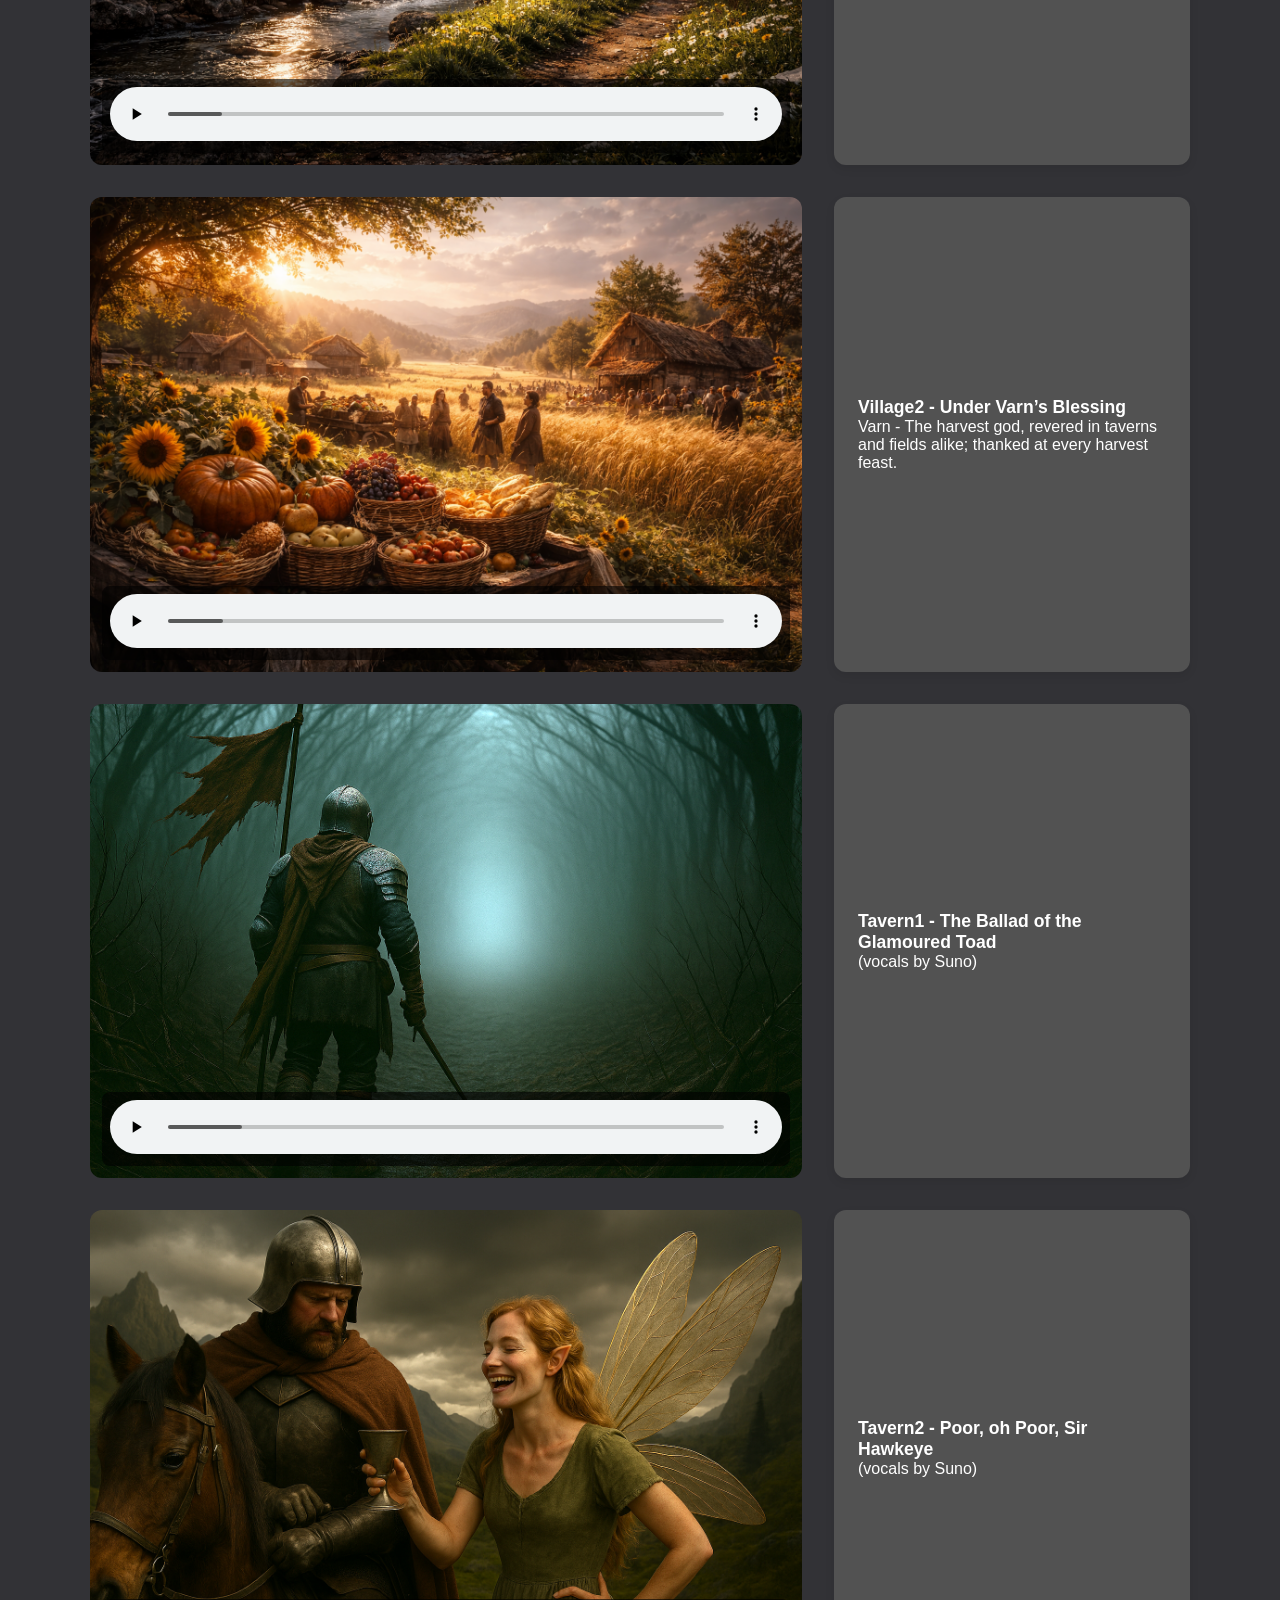
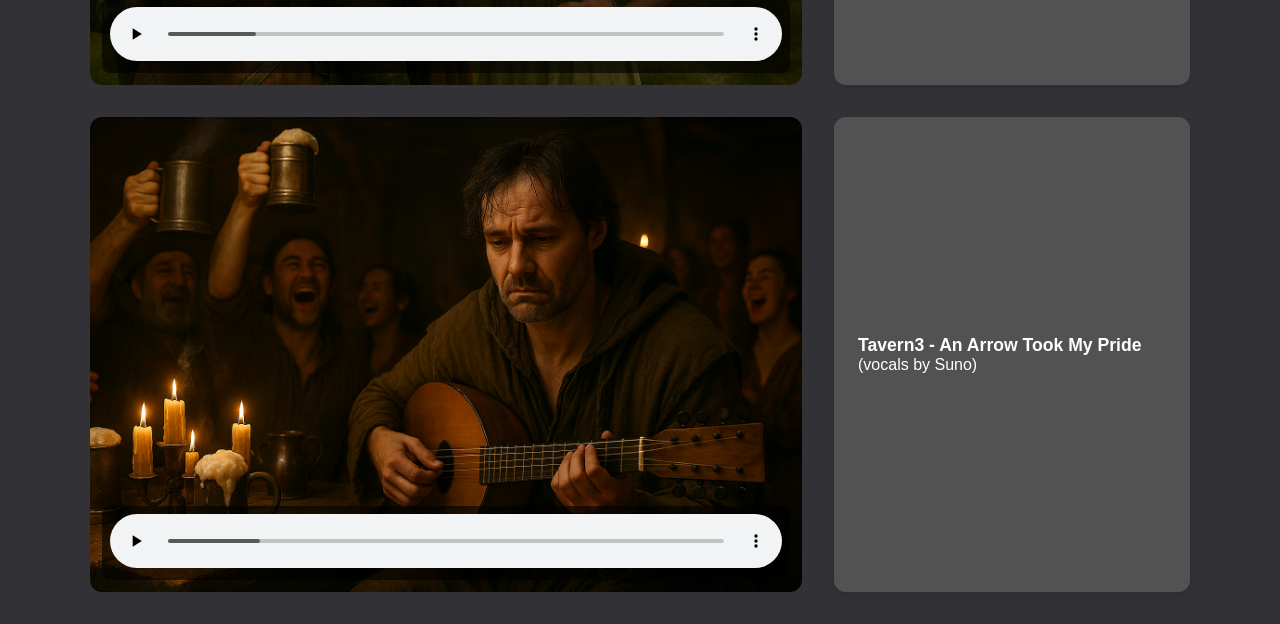
==== commit 83a60f94: "updates to the index" ====
--- a/audio_game/index.html
+++ b/audio_game/index.html
@@ -4,122 +4,7 @@
   <meta charset="UTF-8" />
   <meta name="viewport" content="width=device-width, initial-scale=1.0" />
   <title>Audio Game Music</title>
-
-  <style>
-    body {
-      font-family: Arial, sans-serif;
-      margin: 0;
-      padding: 2rem;
-      background: #323236;
-    }
-
-    .container {
-      max-width: 1100px;
-      margin: auto;
-      display: grid;
-      gap: 2rem;
-    }
-
-    .row {
-      display: grid;
-      grid-template-columns: 1fr;
-      gap: 0.5rem;
-    }
-
-    @media (min-width: 768px) {
-      .row {
-        grid-template-columns: 2fr 1fr;
-        gap: 2rem;
-      }
-    }
-
-    .image-wrapper {
-      position: relative;
-    }
-
-    .image-wrapper img {
-      width: 100%;
-      border-radius: 12px;
-      display: block;
-    }
-
-    .audio-player {
-      position: absolute;
-      bottom: 12px;
-      left: 12px;
-      right: 12px;
-      background: rgba(0, 0, 0, 0.6);
-      padding: 8px;
-      border-radius: 8px;
-    }
-
-    .audio-player audio {
-      width: 100%;
-    }
-
-    .text-content {
-      background: #525252;
-      color: #fff;
-      padding: 1.5rem;
-      border-radius: 12px;
-      box-shadow: 0 4px 10px rgba(0,0,0,0.08);
-      display: flex;
-      align-items: center;
-    }
-
-    .highlight {
-      font-weight: bold;
-      font-size: 1.1em;
-      color: #fff;
-    }
-
-    #lightbox {
-      position: fixed;
-      top: 0;
-      left: 0;
-      width: 100%;
-      height: 100%;
-      background: rgba(0,0,0,0.8);
-      display: flex;
-      justify-content: center;
-      align-items: center;
-      z-index: 1000;
-    }
-
-    #lightbox img {
-      max-width: 90%;
-      max-height: 90%;
-      border-radius: 12px;
-      box-shadow: 0 4px 20px rgba(0,0,0,0.5);
-    }
-
-    #lightbox-close {
-      position: absolute;
-      top: 20px;
-      right: 30px;
-      font-size: 2rem;
-      color: white;
-      cursor: pointer;
-      font-weight: bold;
-    }
-
-    .page-title {
-      text-align: center;
-      font-size: 2.5rem;
-      font-weight: bold;
-      margin-bottom: 2rem;
-      color: #ededed;
-    }
-
-    .page-intro {
-      max-width: 900px;
-      margin: 0 auto 1rem auto;
-      text-align: left;
-      font-size: 1.1rem;
-      line-height: 1.6;
-      color: #ededed;
-    }
-  </style>
+  <link rel="stylesheet" href="../style.css">
 </head>
 <body>
   <h1 class="page-title">Audio Game Music</h1>
--- a/style.css
+++ b/style.css
@@ -0,0 +1,123 @@
+body {
+    font-family: Arial, sans-serif;
+    margin: 0;
+    padding: 2rem;
+    background: #323236;
+}
+
+a {
+  color: white;         /* White text */
+  text-decoration: underline; /* Always underlined */
+  transition: color 0.3s;    /* Smooth color change on hover */
+}
+
+a:hover {
+  color: grey;           /* Grey on hover */
+}
+
+.container {
+    max-width: 1100px;
+    margin: auto;
+    display: grid;
+    gap: 2rem;
+}
+
+.row {
+    display: grid;
+    grid-template-columns: 1fr;
+    gap: 0.5rem;
+}
+
+@media (min-width: 768px) {
+    .row {
+    grid-template-columns: 2fr 1fr;
+    gap: 2rem;
+    }
+}
+
+.image-wrapper {
+    position: relative;
+}
+
+.image-wrapper img {
+    width: 100%;
+    border-radius: 12px;
+    display: block;
+}
+
+.audio-player {
+    position: absolute;
+    bottom: 12px;
+    left: 12px;
+    right: 12px;
+    background: rgba(0, 0, 0, 0.6);
+    padding: 8px;
+    border-radius: 8px;
+}
+
+.audio-player audio {
+    width: 100%;
+}
+
+.text-content {
+    background: #525252;
+    color: #fff;
+    padding: 1.5rem;
+    border-radius: 12px;
+    box-shadow: 0 4px 10px rgba(0,0,0,0.08);
+    display: flex;
+    align-items: center;
+}
+
+.highlight {
+    font-weight: bold;
+    font-size: 1.1em;
+    color: #fff;
+}
+
+#lightbox {
+    position: fixed;
+    top: 0;
+    left: 0;
+    width: 100%;
+    height: 100%;
+    background: rgba(0,0,0,0.8);
+    display: flex;
+    justify-content: center;
+    align-items: center;
+    z-index: 1000;
+}
+
+#lightbox img {
+    max-width: 90%;
+    max-height: 90%;
+    border-radius: 12px;
+    box-shadow: 0 4px 20px rgba(0,0,0,0.5);
+}
+
+#lightbox-close {
+    position: absolute;
+    top: 20px;
+    right: 30px;
+    font-size: 2rem;
+    color: white;
+    cursor: pointer;
+    font-weight: bold;
+}
+
+.page-title {
+    text-align: center;
+    font-size: 2.5rem;
+    font-weight: bold;
+    margin-bottom: 2rem;
+    color: #ededed;
+}
+
+.page-intro {
+    max-width: 900px;
+    margin: 0 auto 1rem auto;
+    text-align: left;
+    font-size: 1.1rem;
+    line-height: 1.6;
+    color: #ededed;
+}
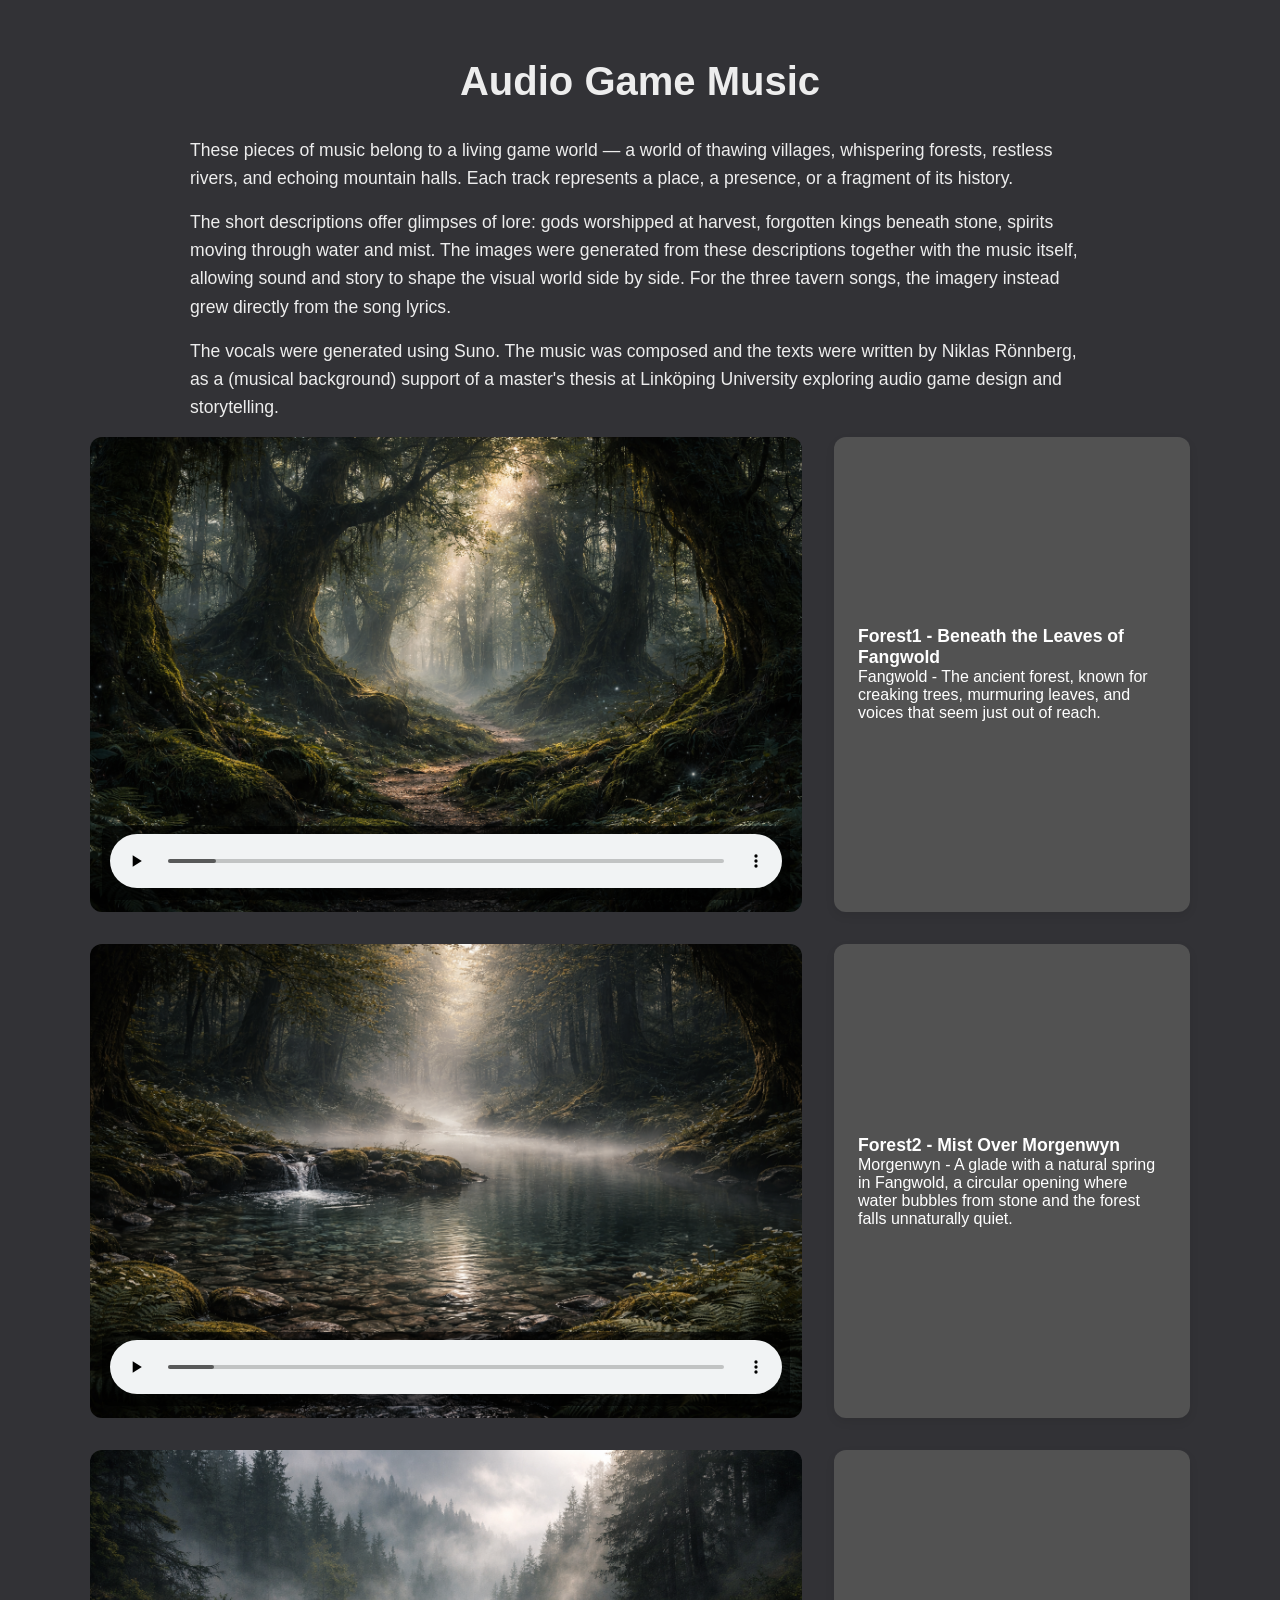
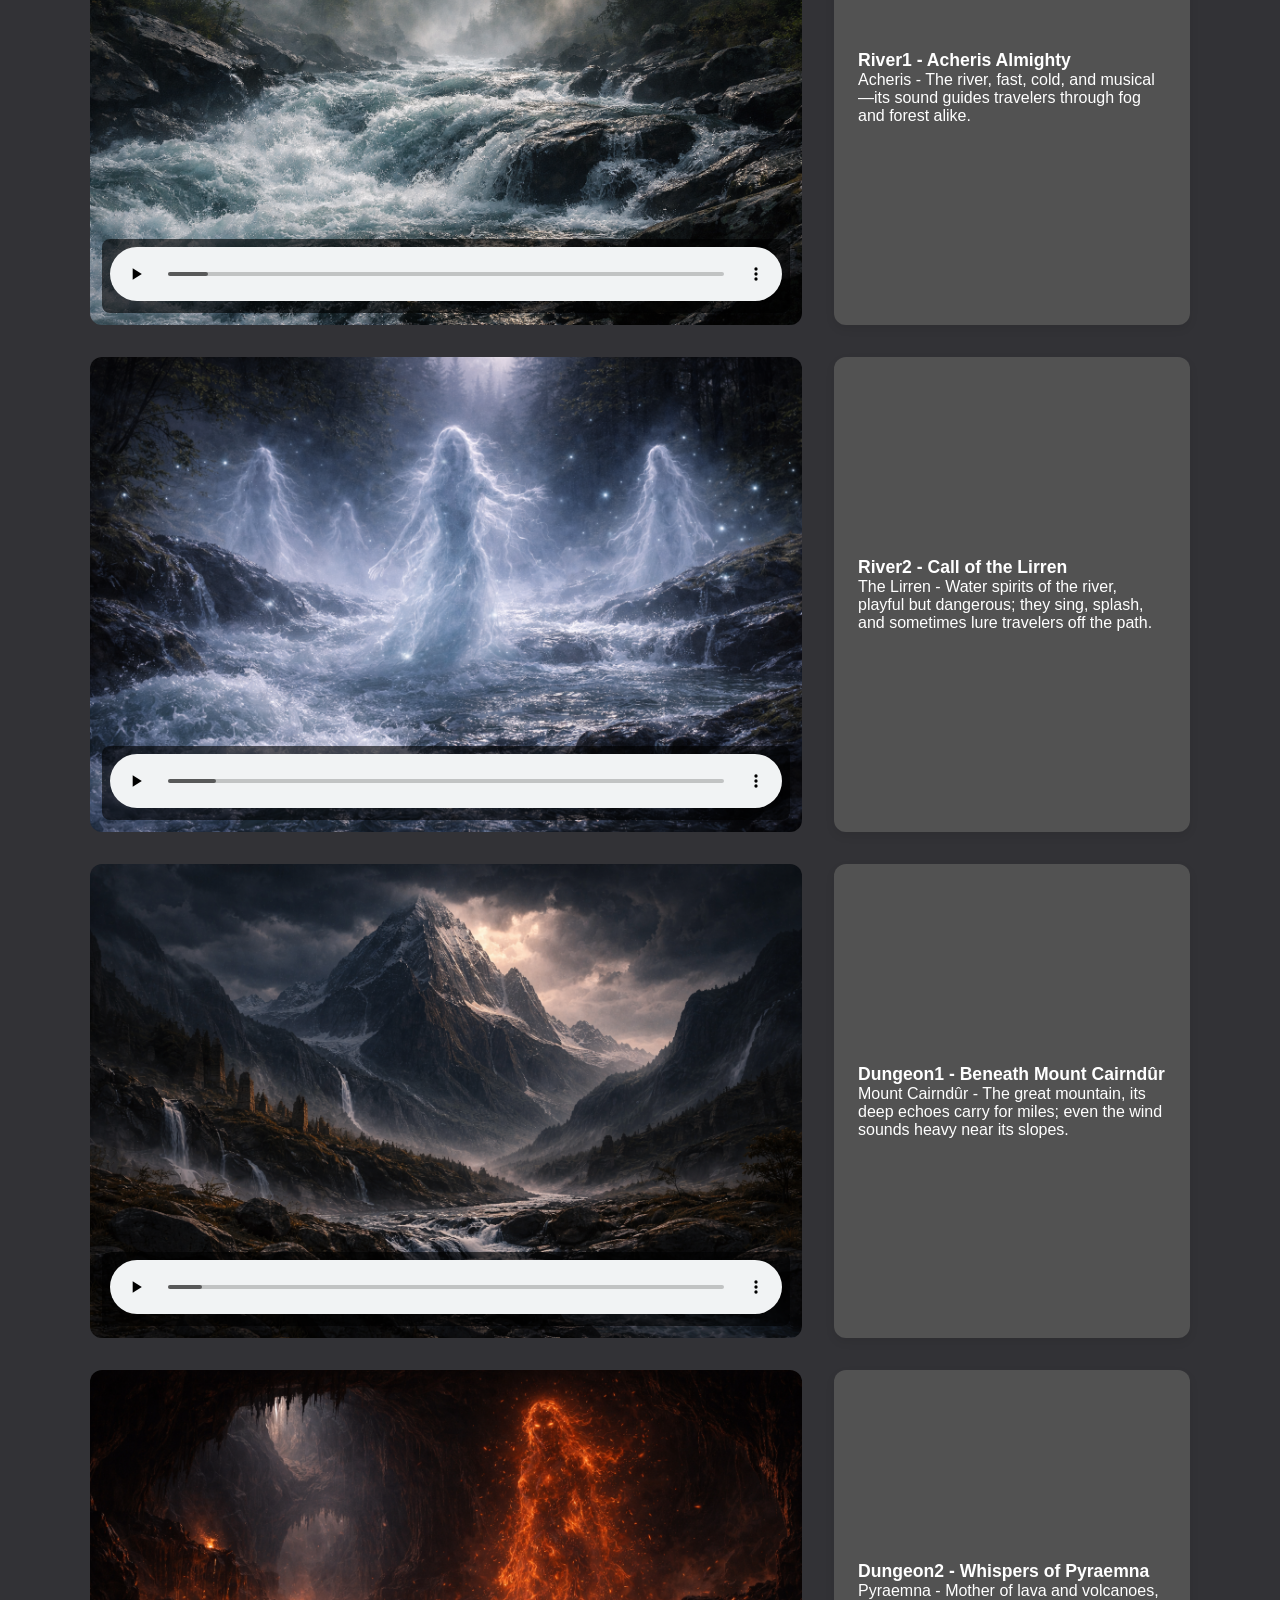
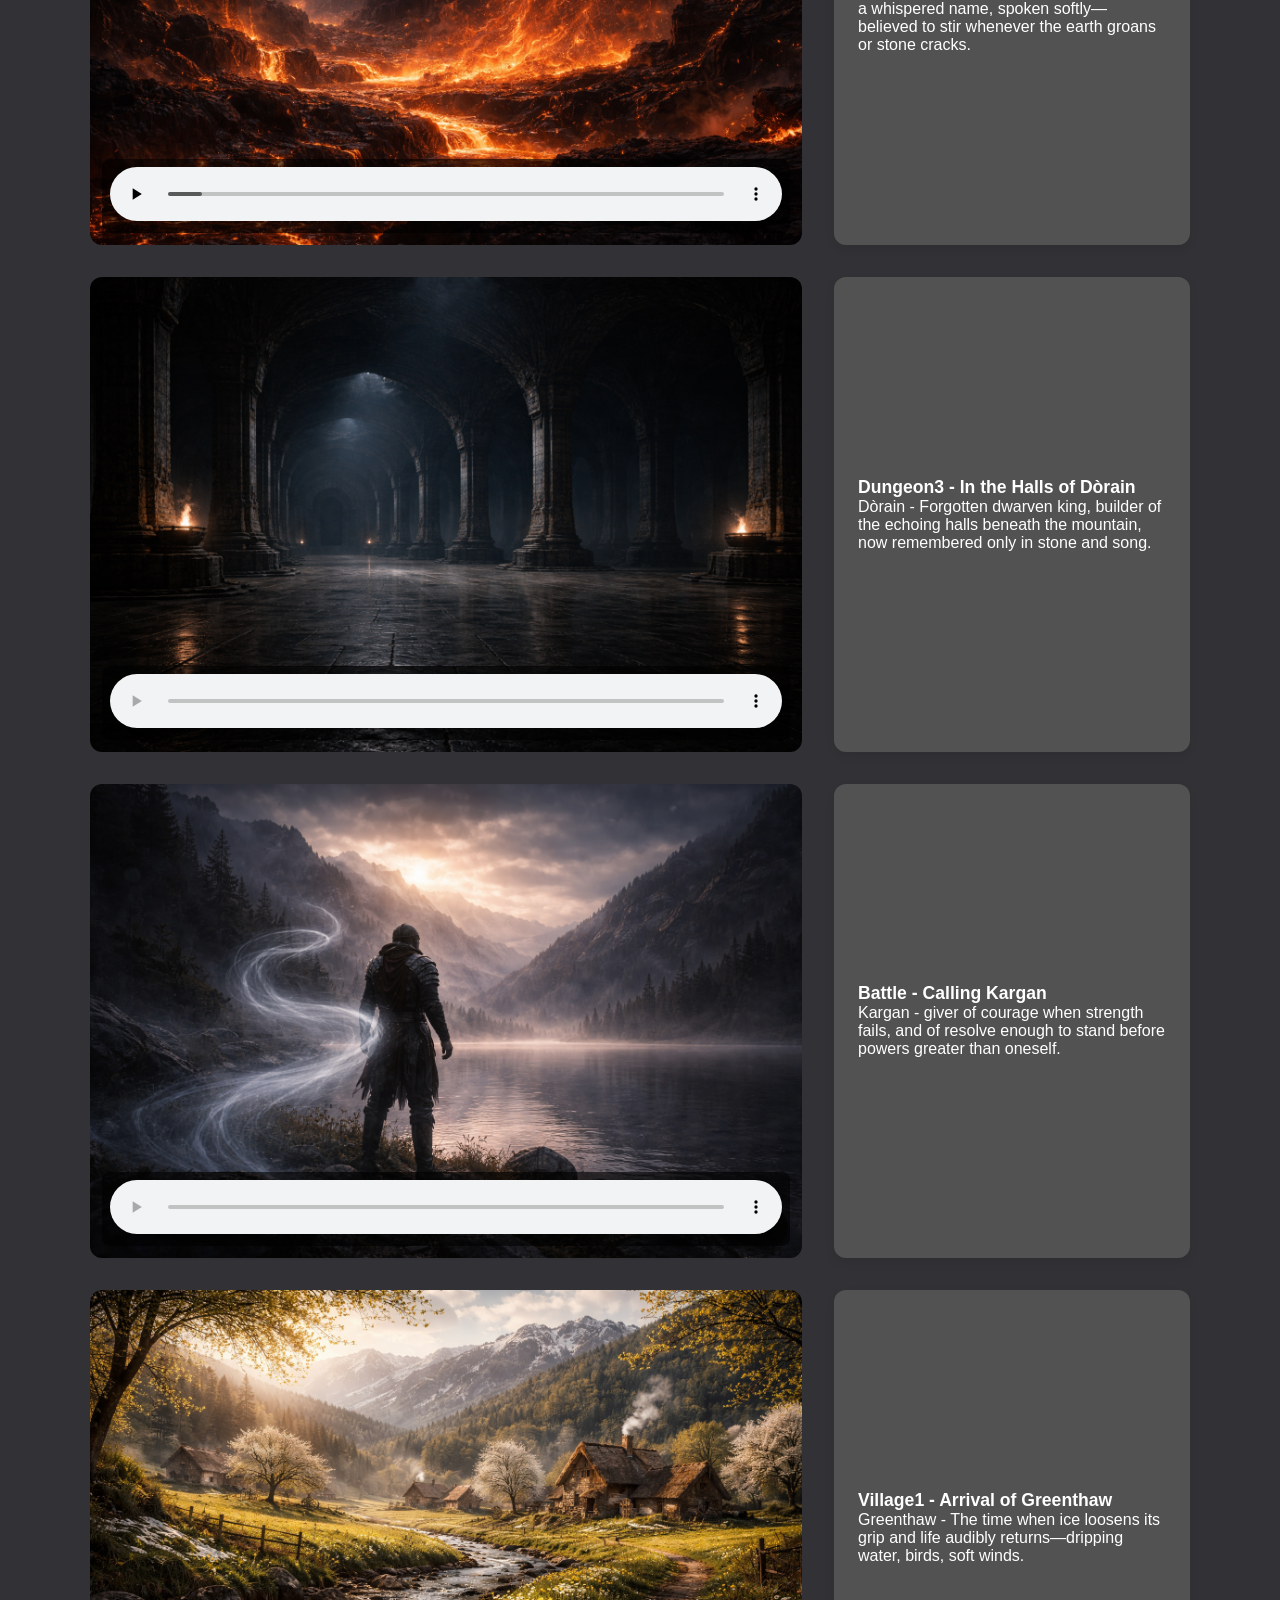
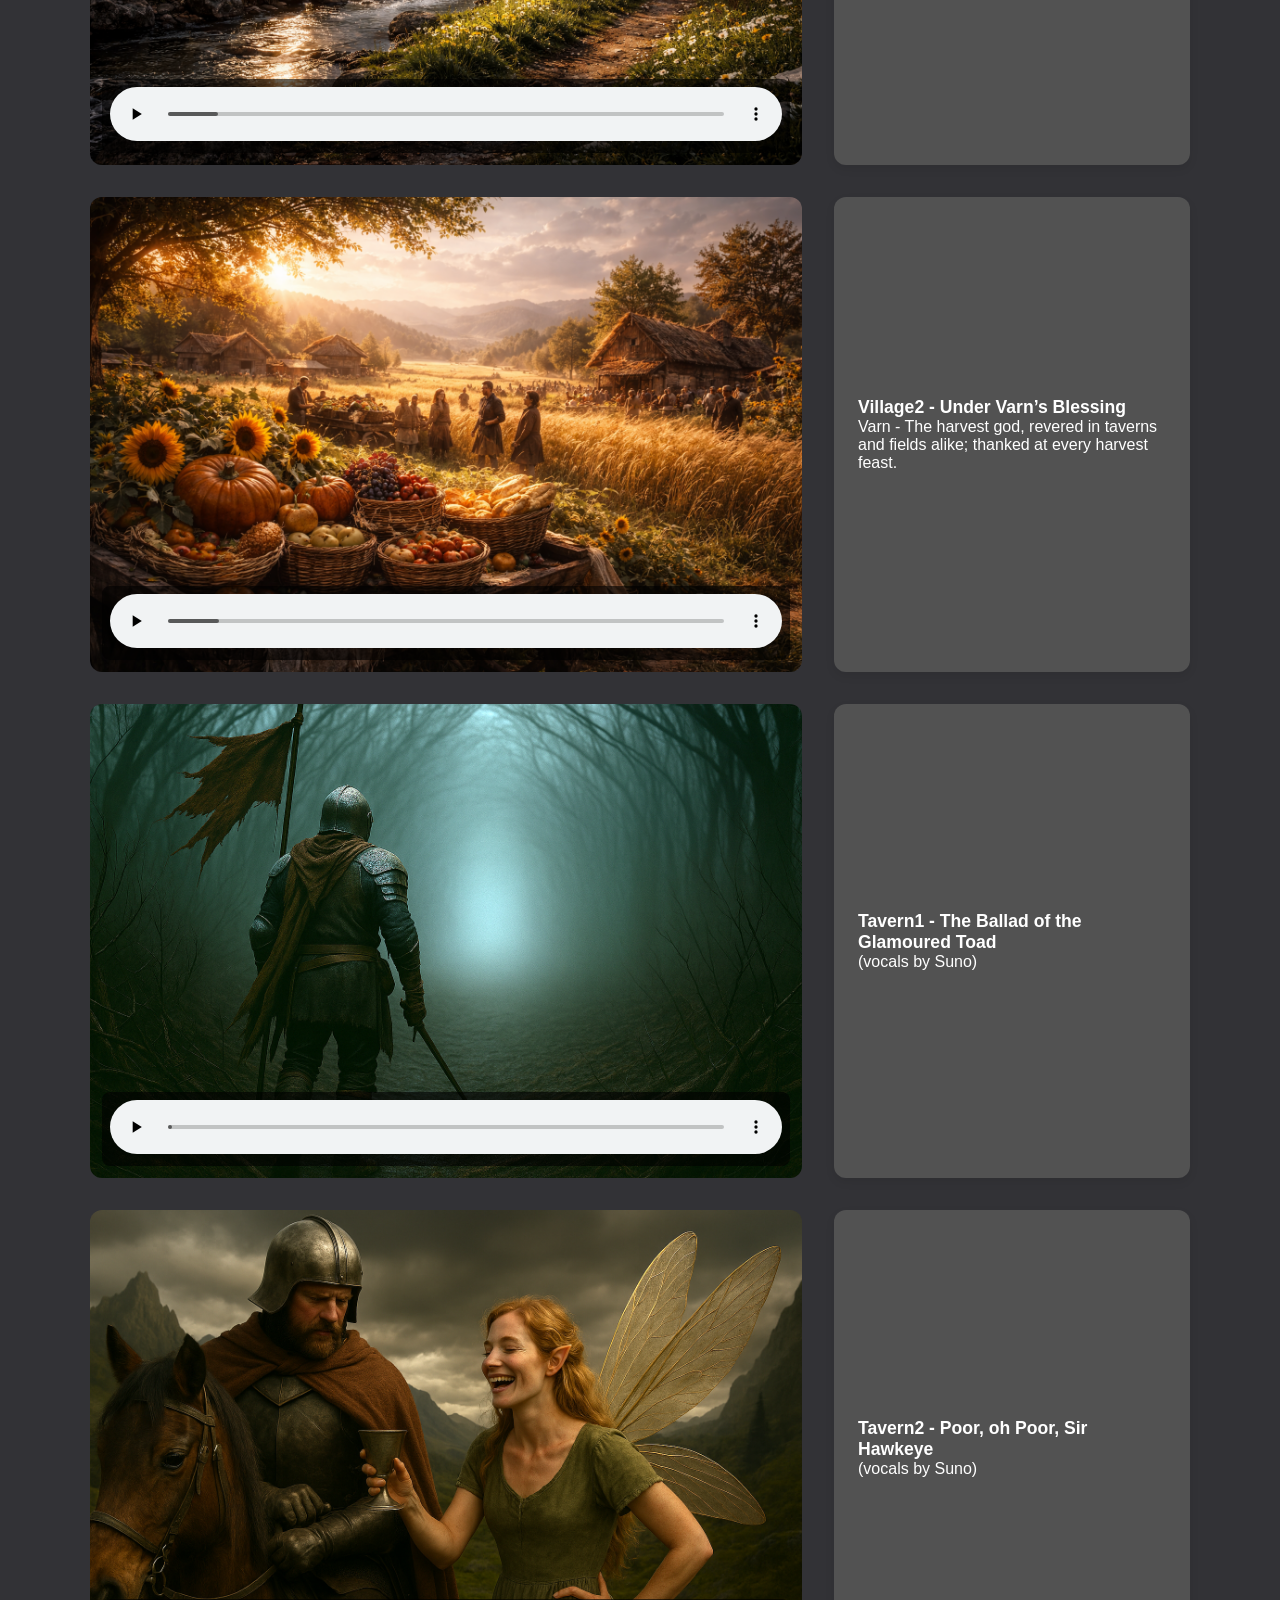
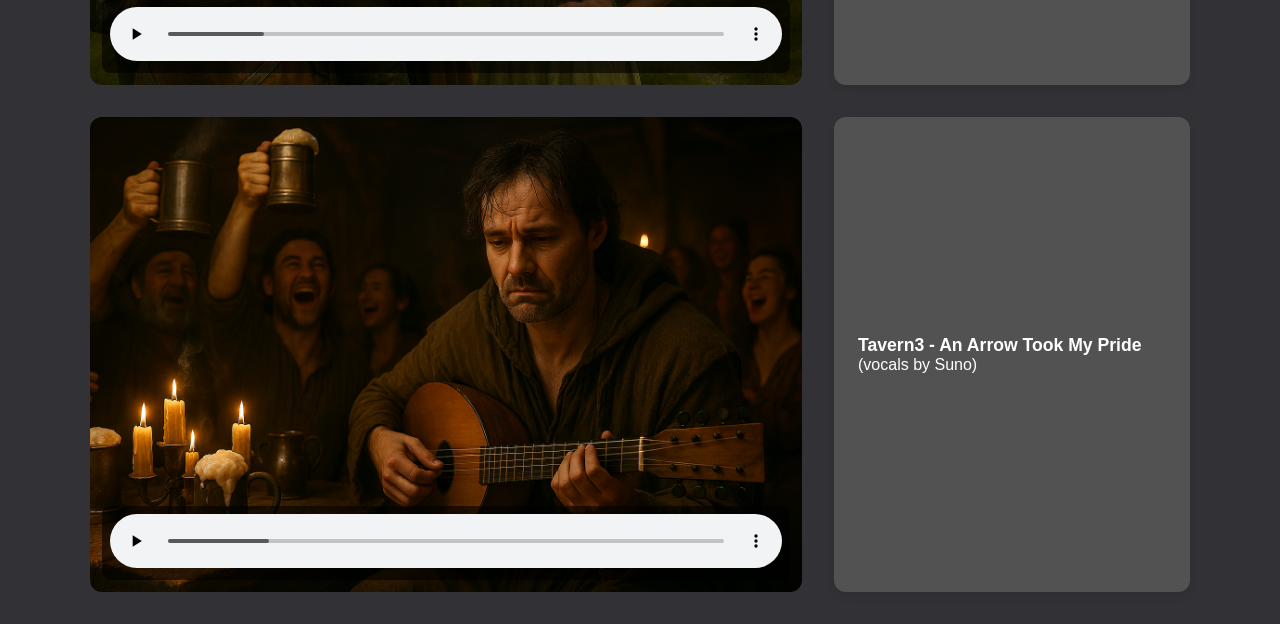
==== commit cab64367: "updates" ====
--- a/audio_game/index.html
+++ b/audio_game/index.html
@@ -18,7 +18,7 @@
   </p>
 
   <p class="page-intro">
-    The vocals were generated using Suno. The music was composed and the texts were written by Niklas Rönnberg, as a (musical background) support of a master’s thesis at Linköping University exploring audio game design and storytelling.
+    The vocals were generated using Suno. The music was composed and the texts were written by Niklas Rönnberg, as a (musical background) support of a master's thesis at Linköping University exploring audio game design and storytelling.
   </p>
 
   <div class="container">
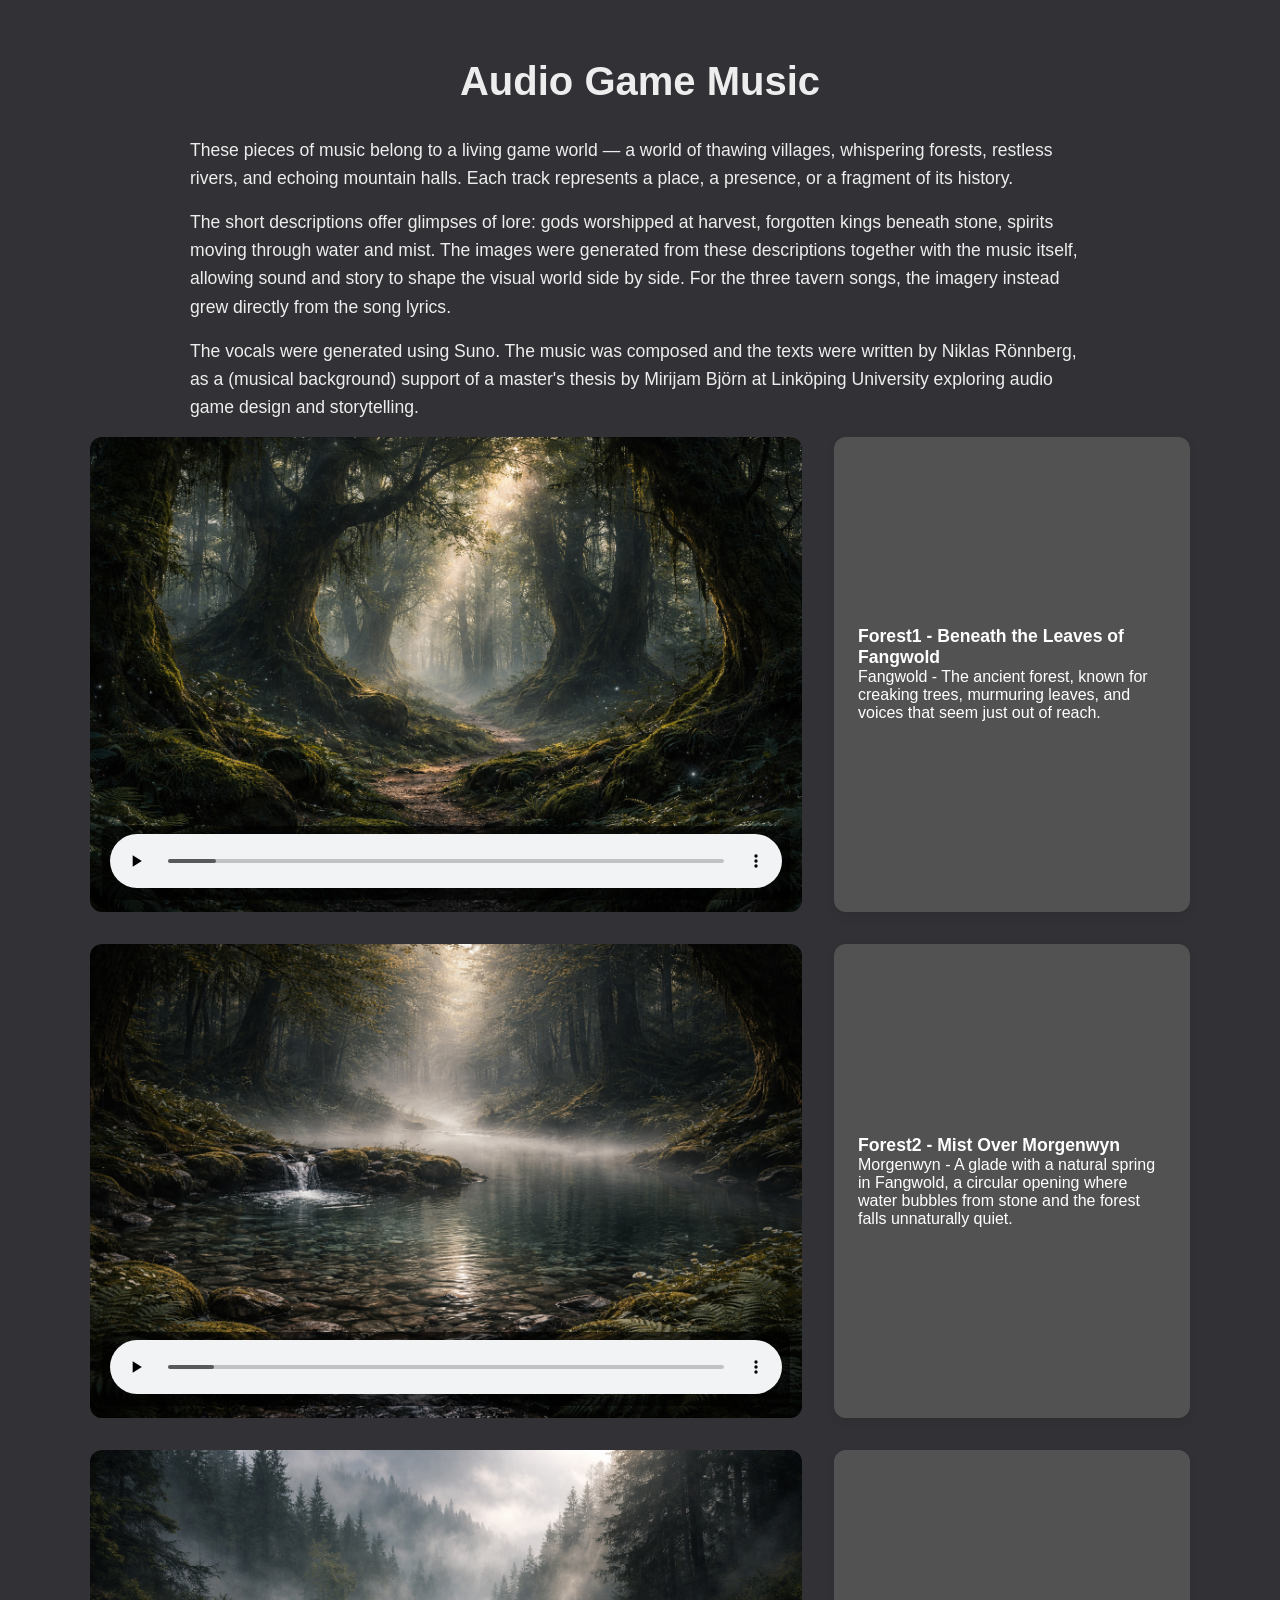
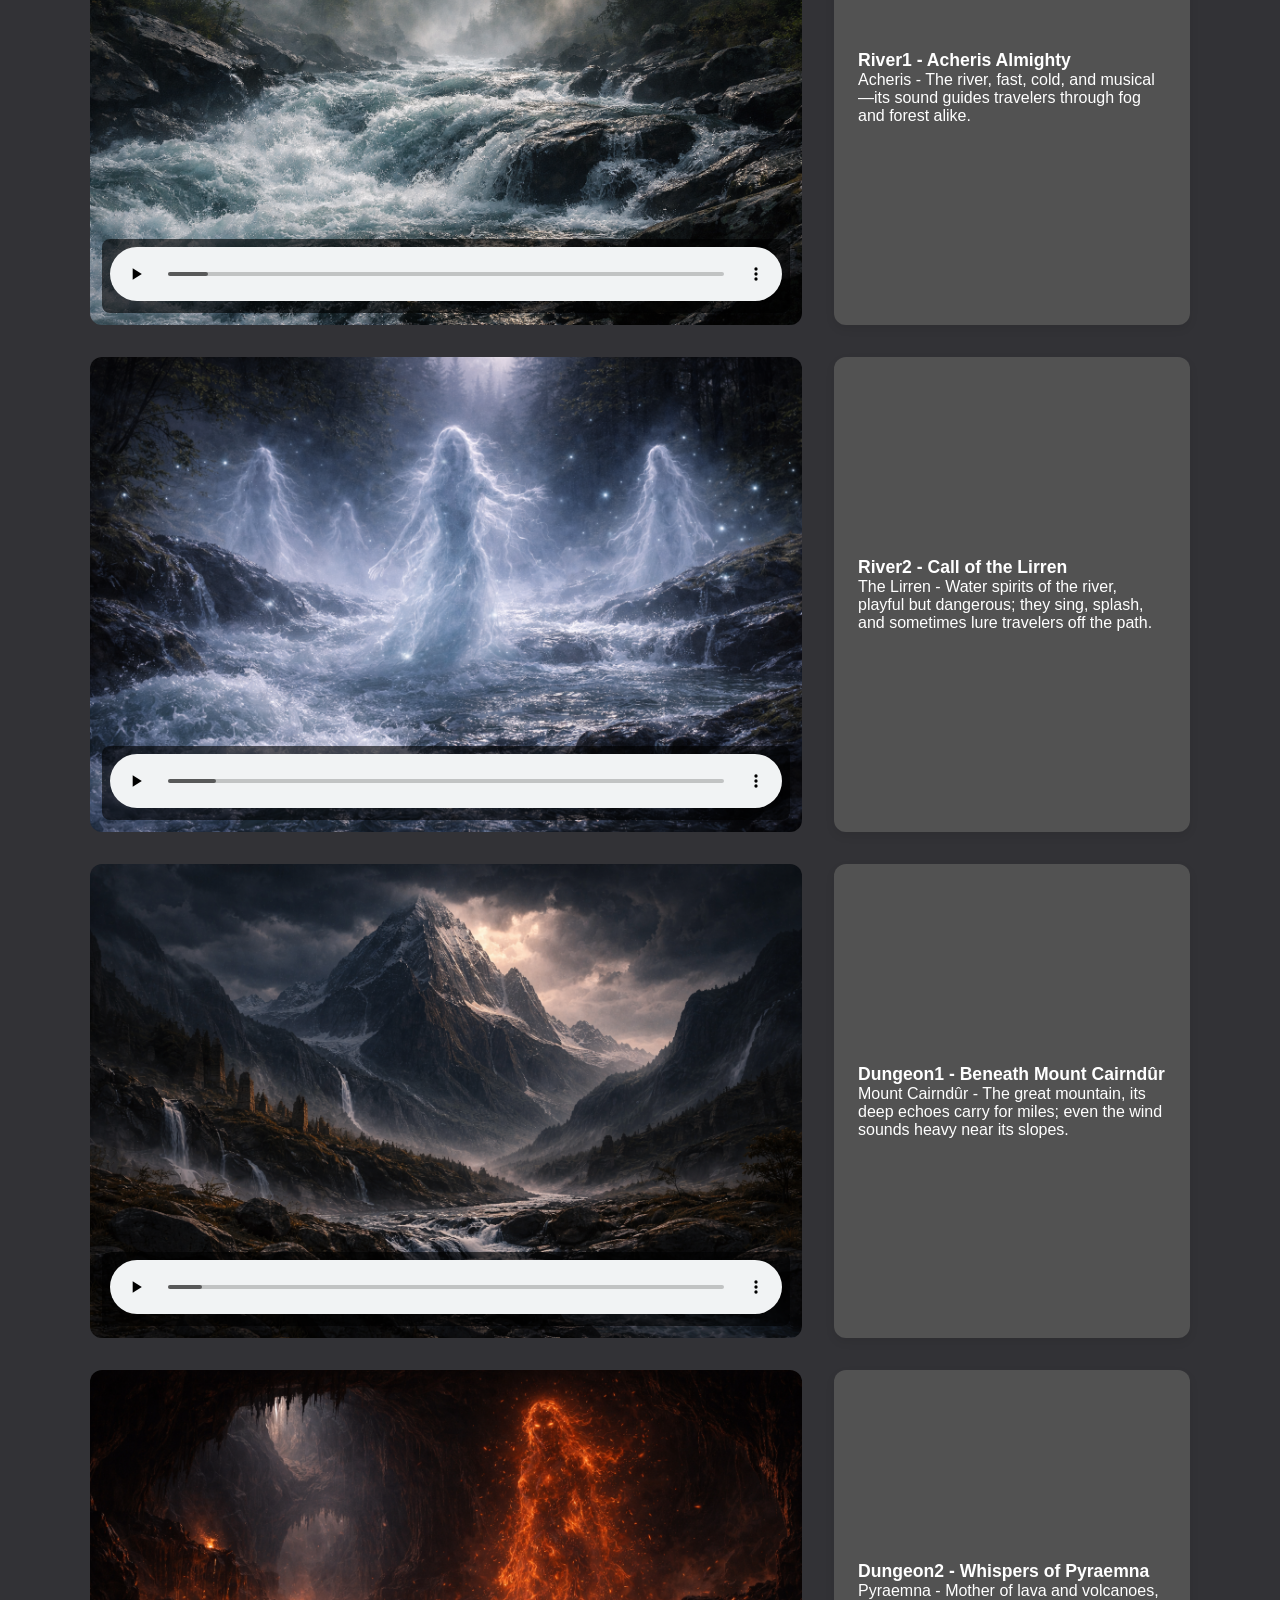
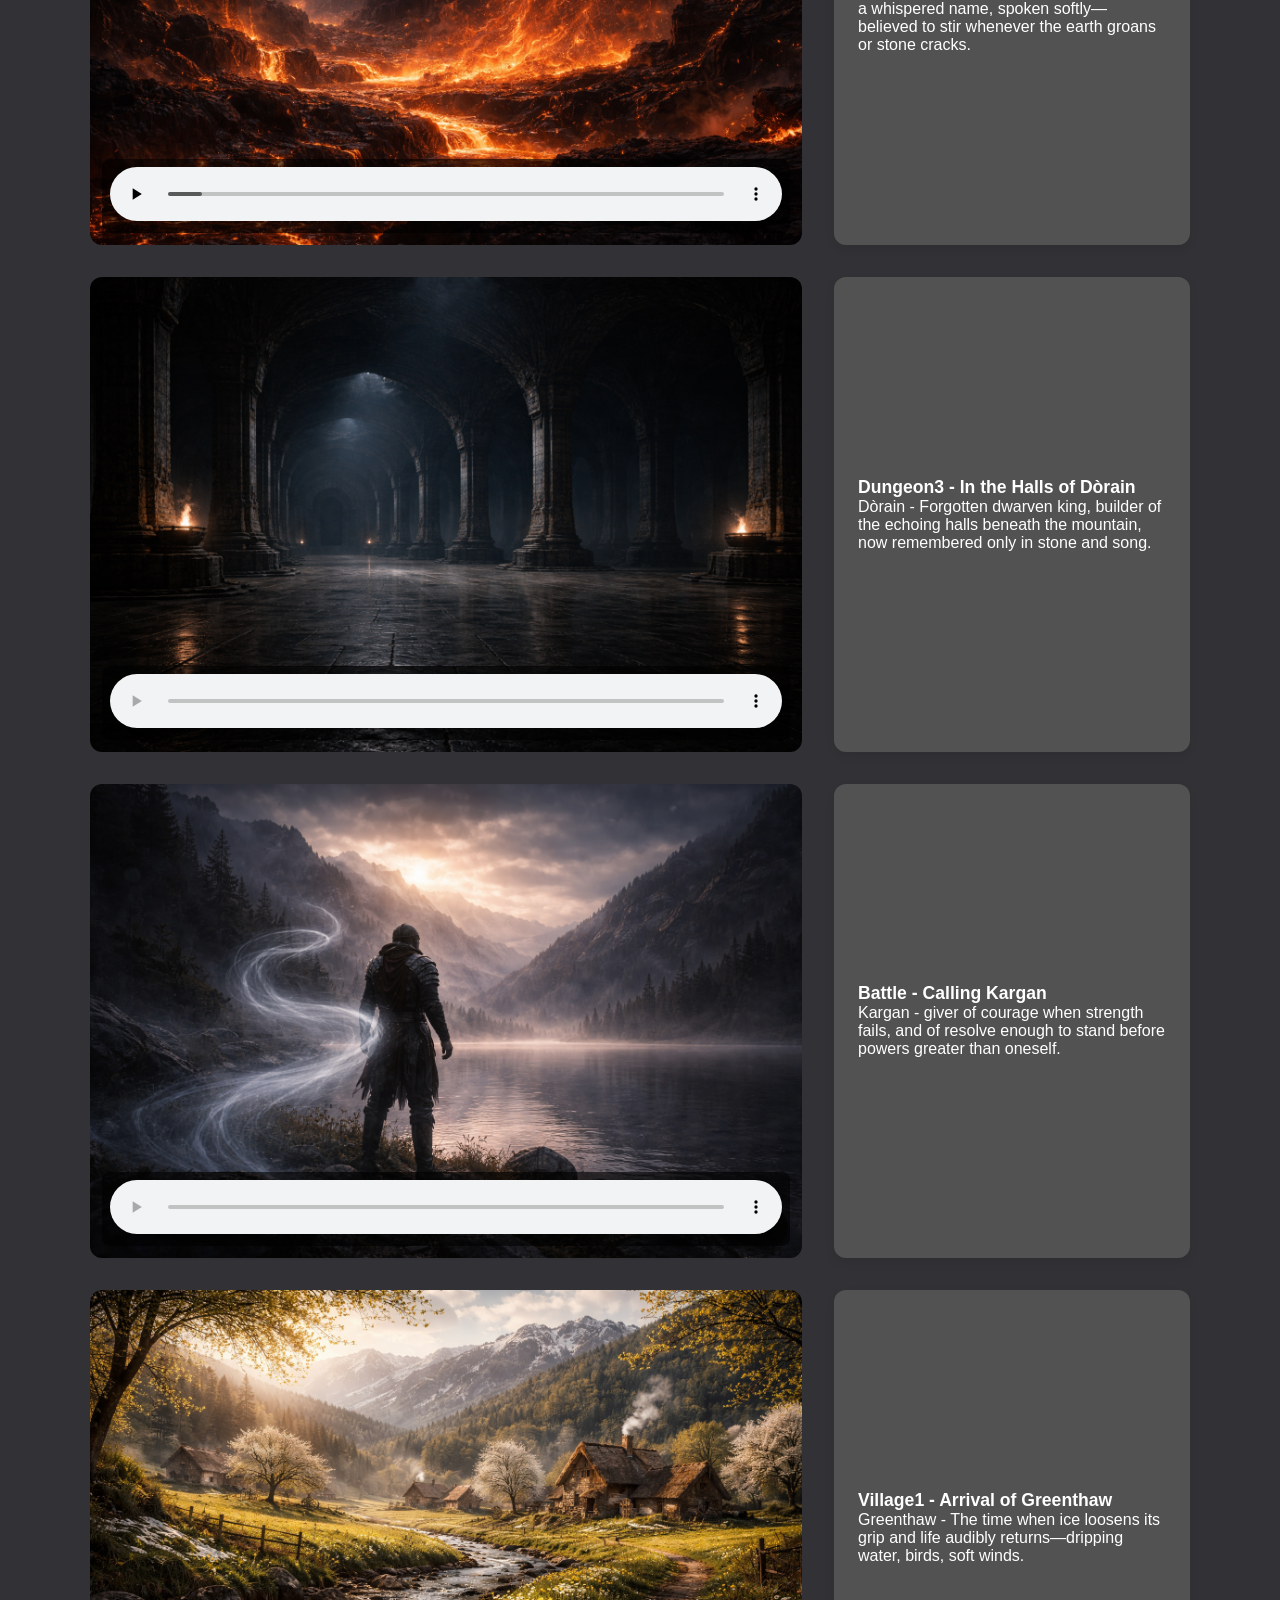
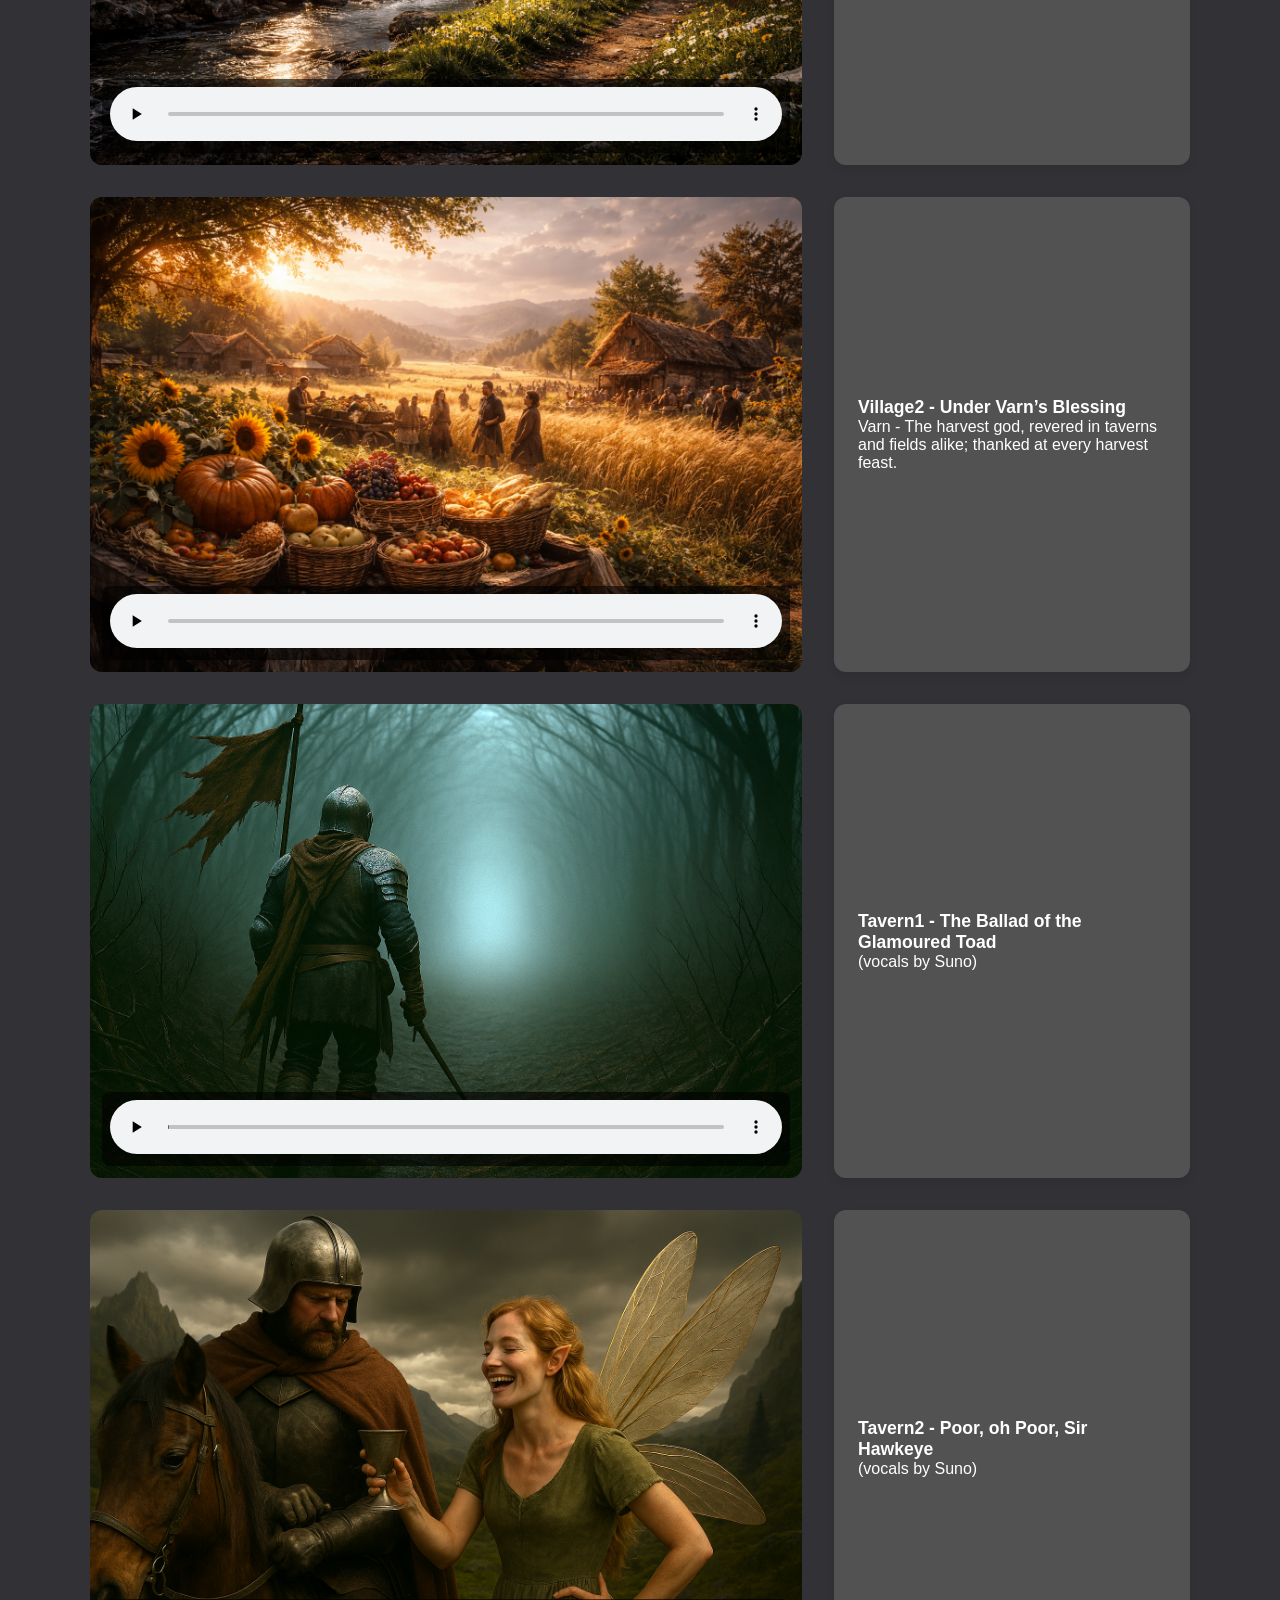
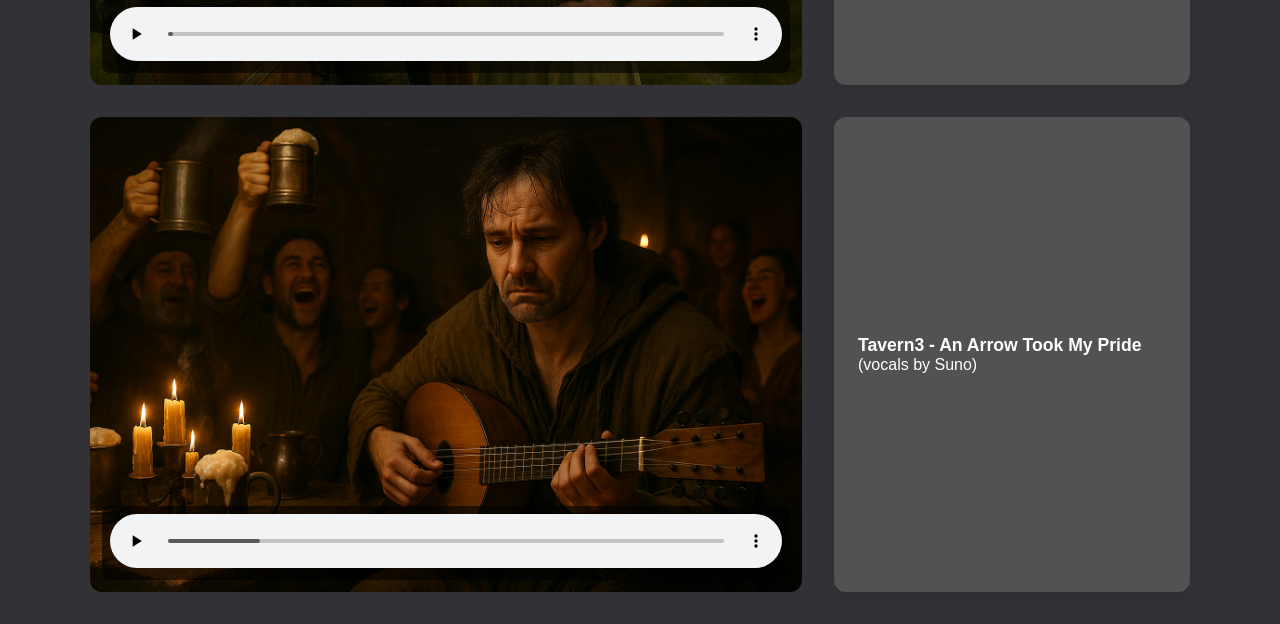
==== commit cb12d19f: "updates" ====
--- a/audio_game/index.html
+++ b/audio_game/index.html
@@ -18,7 +18,7 @@
   </p>
 
   <p class="page-intro">
-    The vocals were generated using Suno. The music was composed and the texts were written by Niklas Rönnberg, as a (musical background) support of a master's thesis at Linköping University exploring audio game design and storytelling.
+    The vocals were generated using Suno. The music was composed and the texts were written by Niklas Rönnberg, as a (musical background) support of a master's thesis by Mirijam Björn at Linköping University exploring audio game design and storytelling.
   </p>
 
   <div class="container">
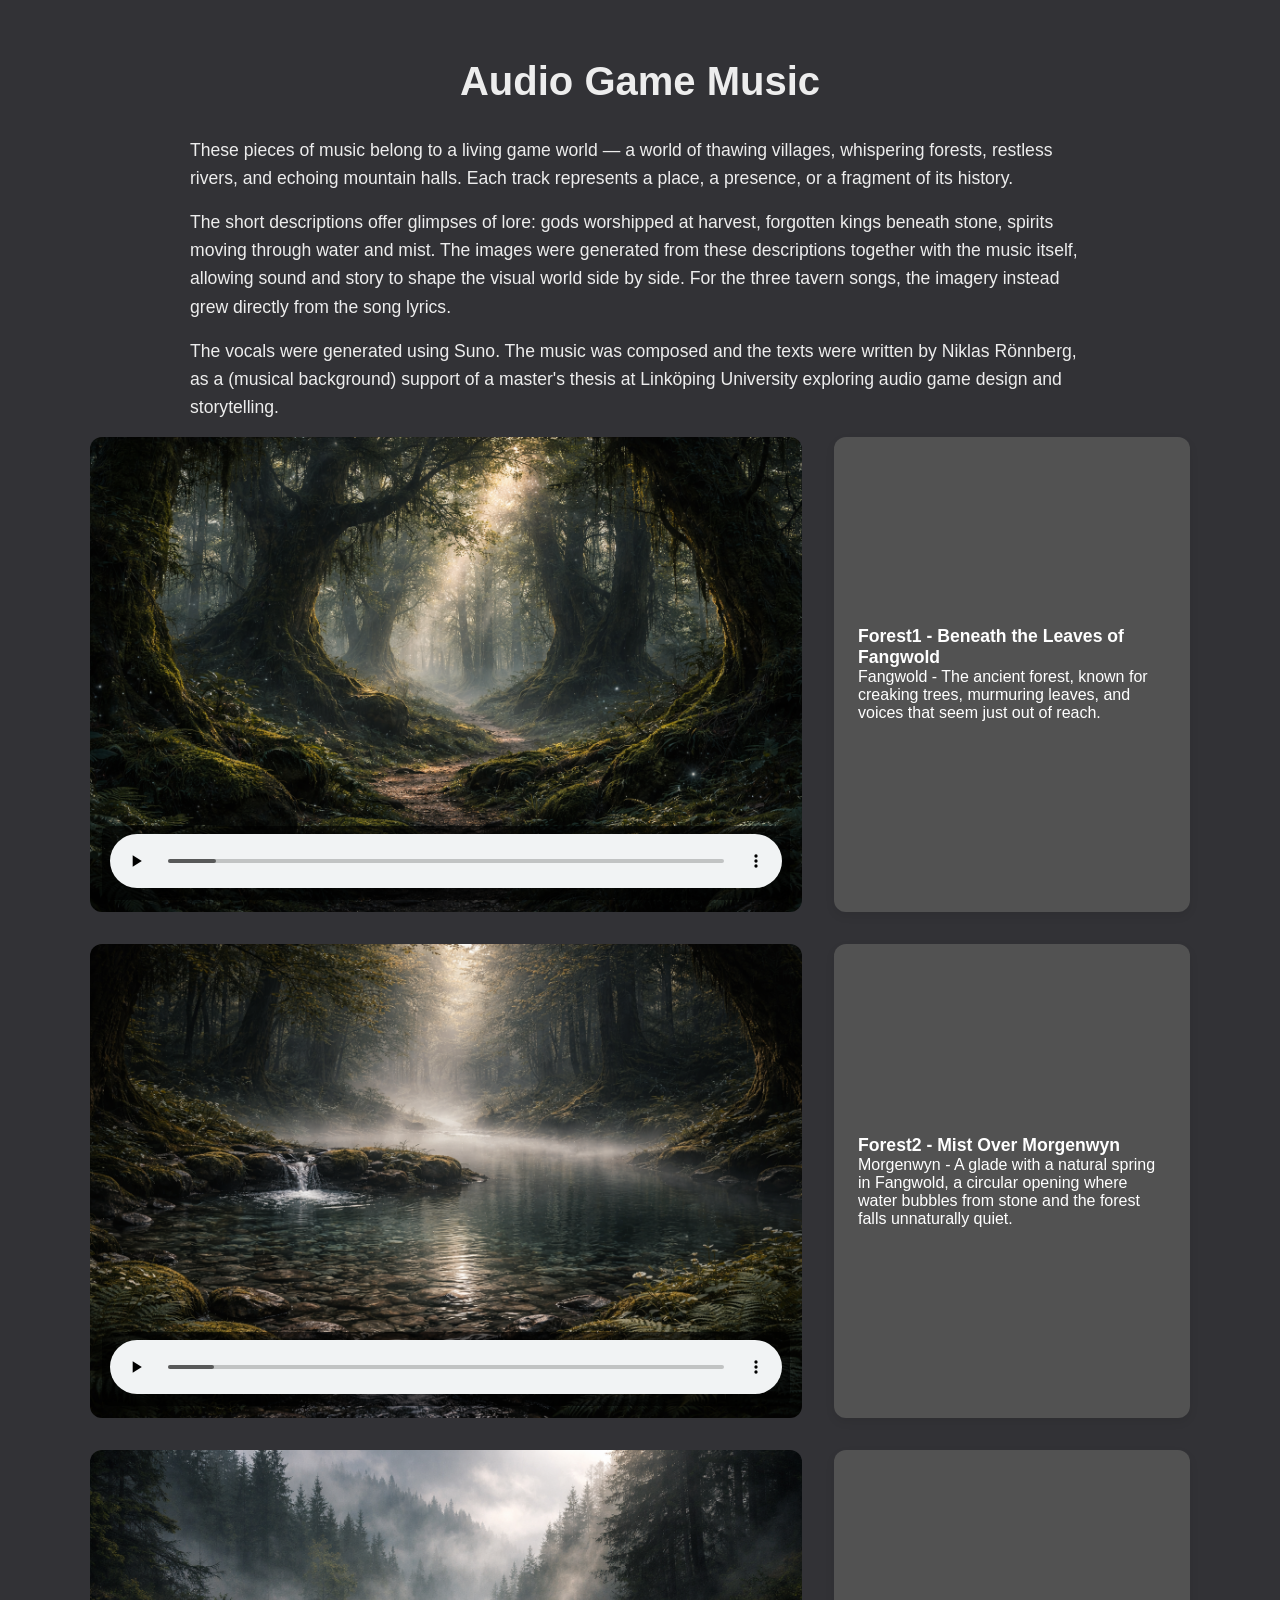
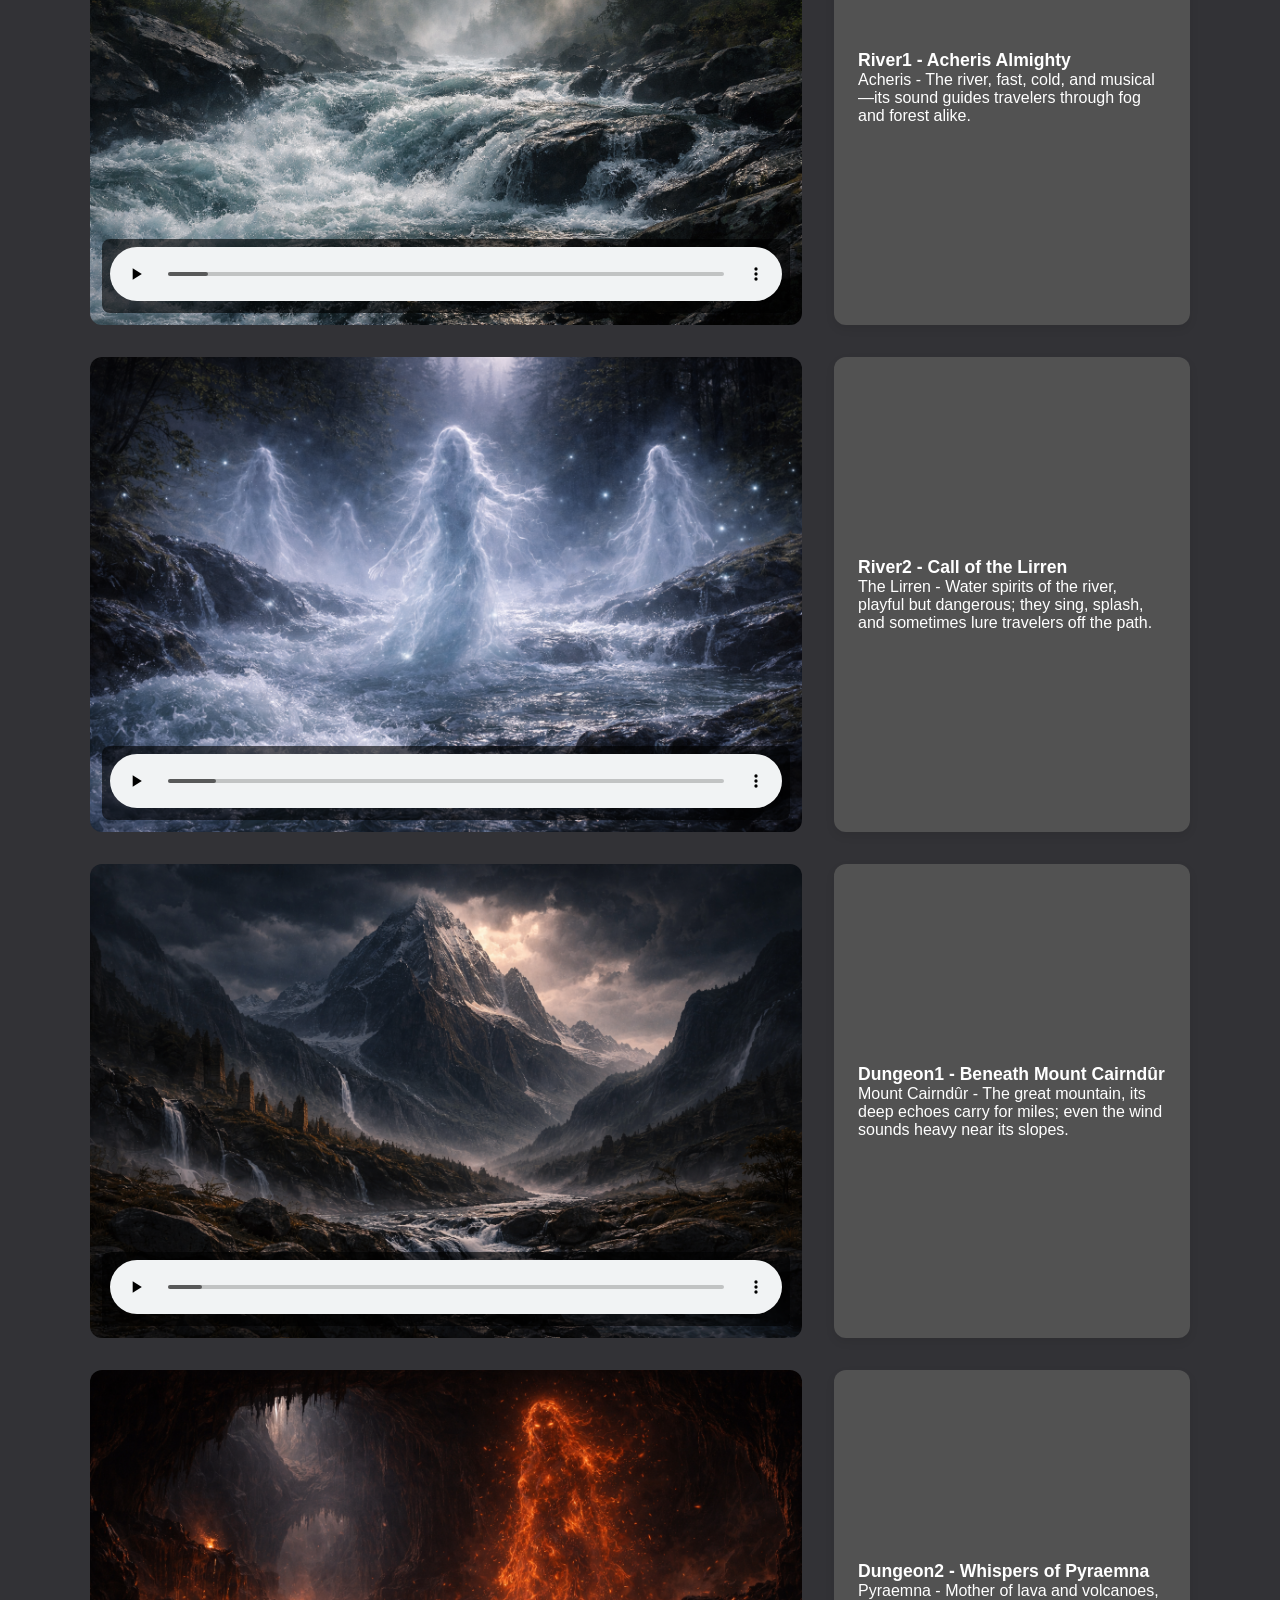
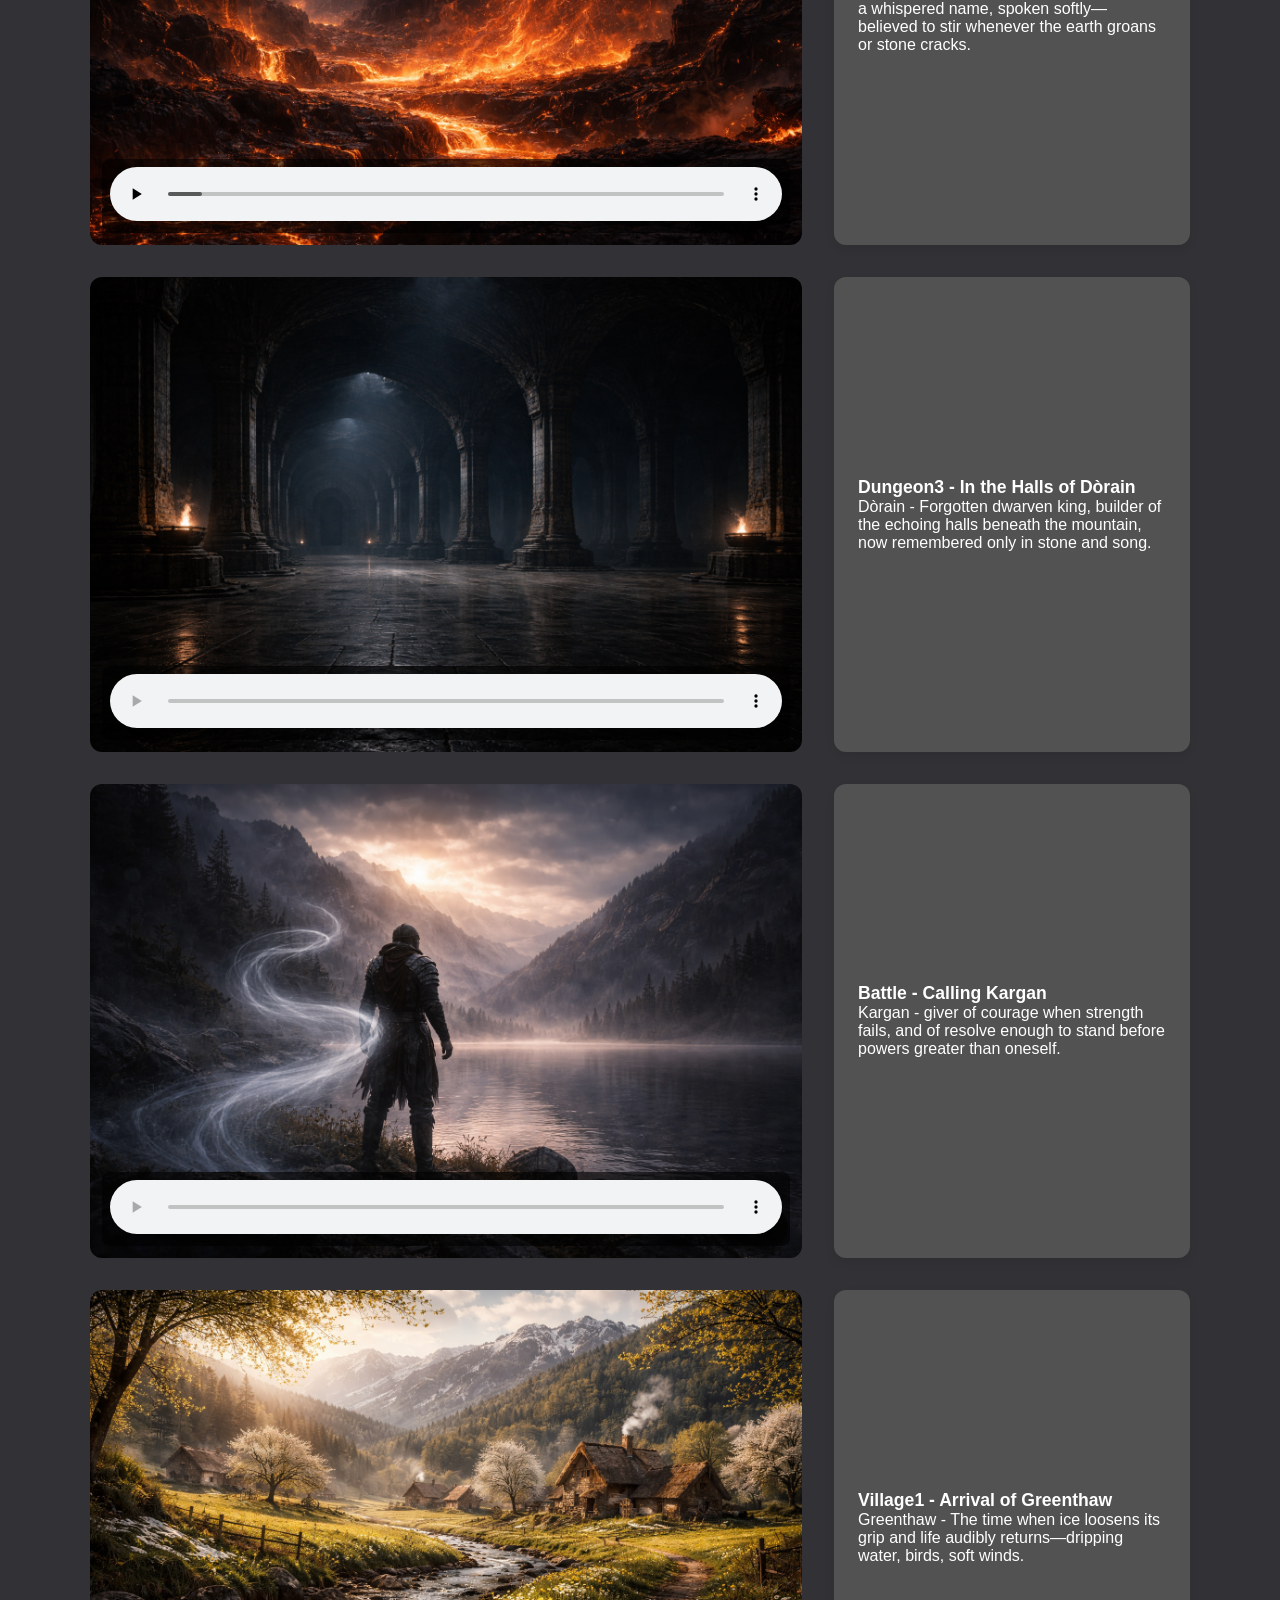
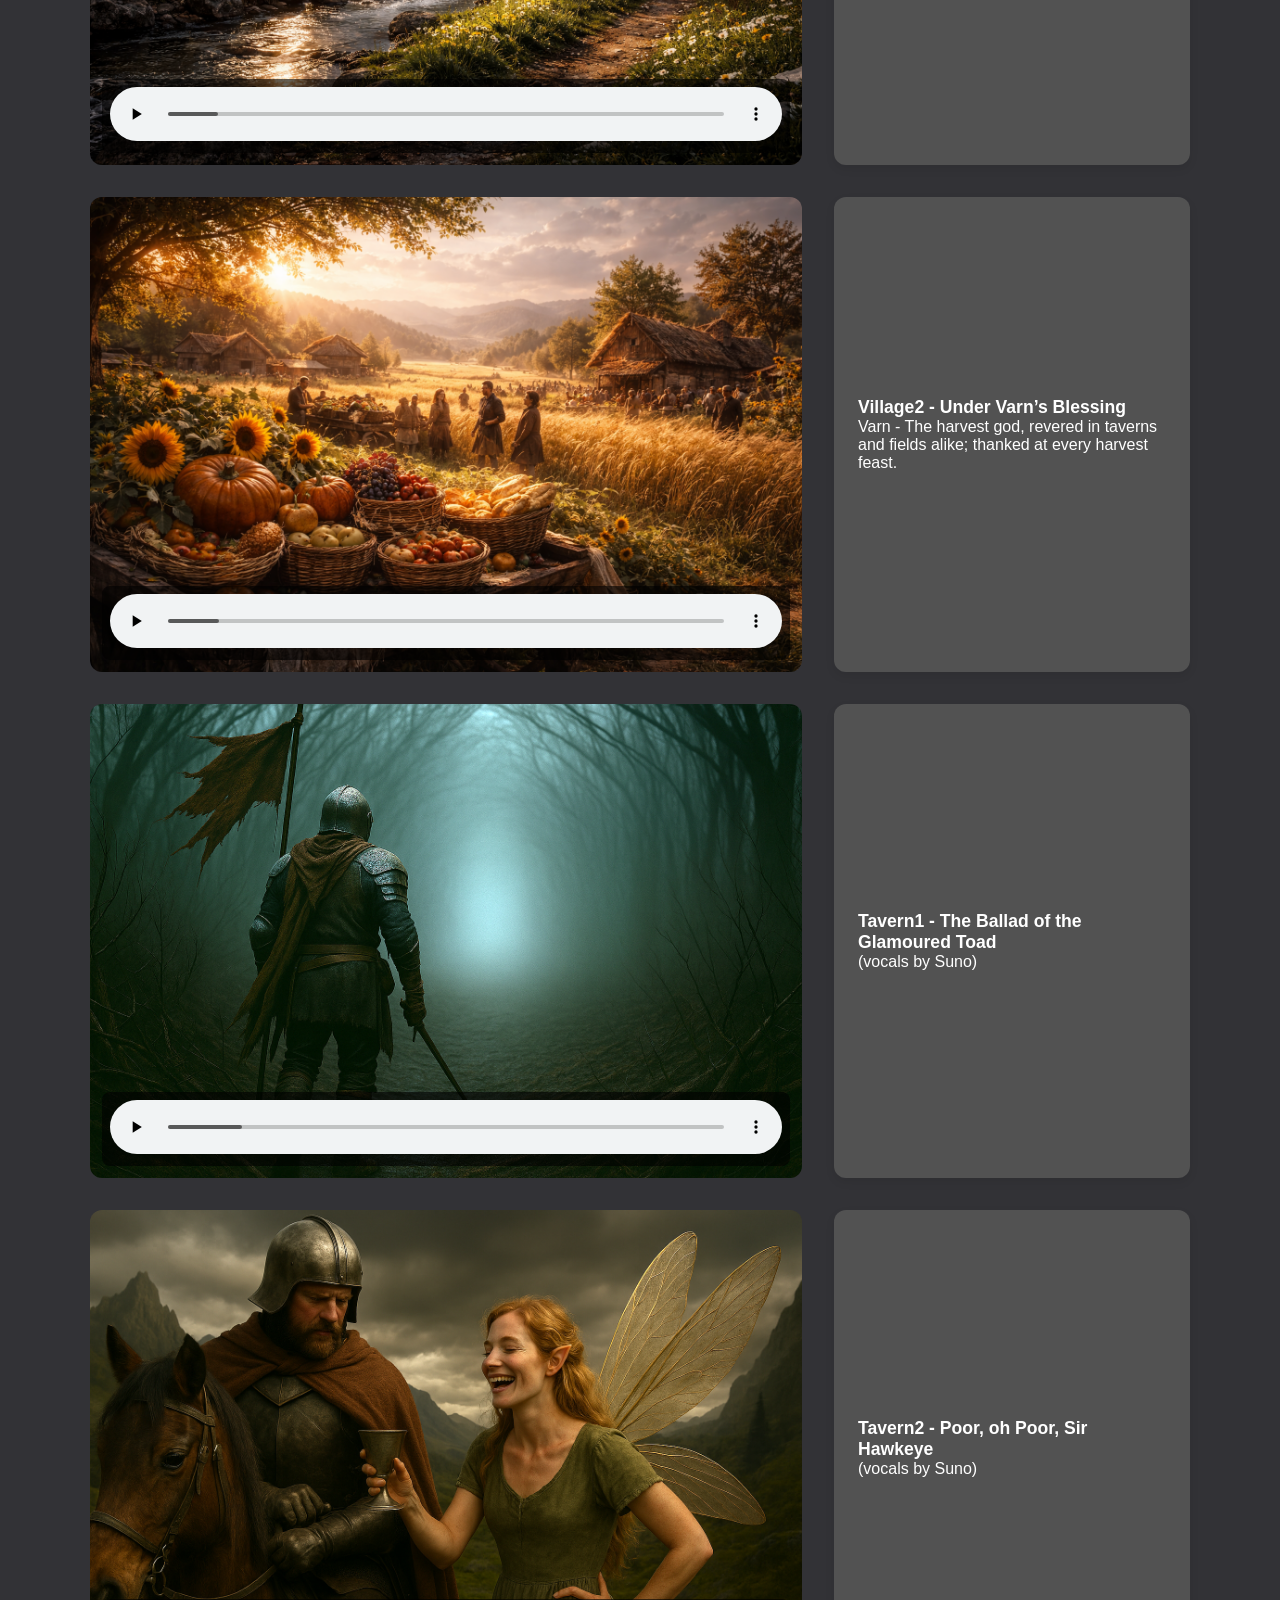
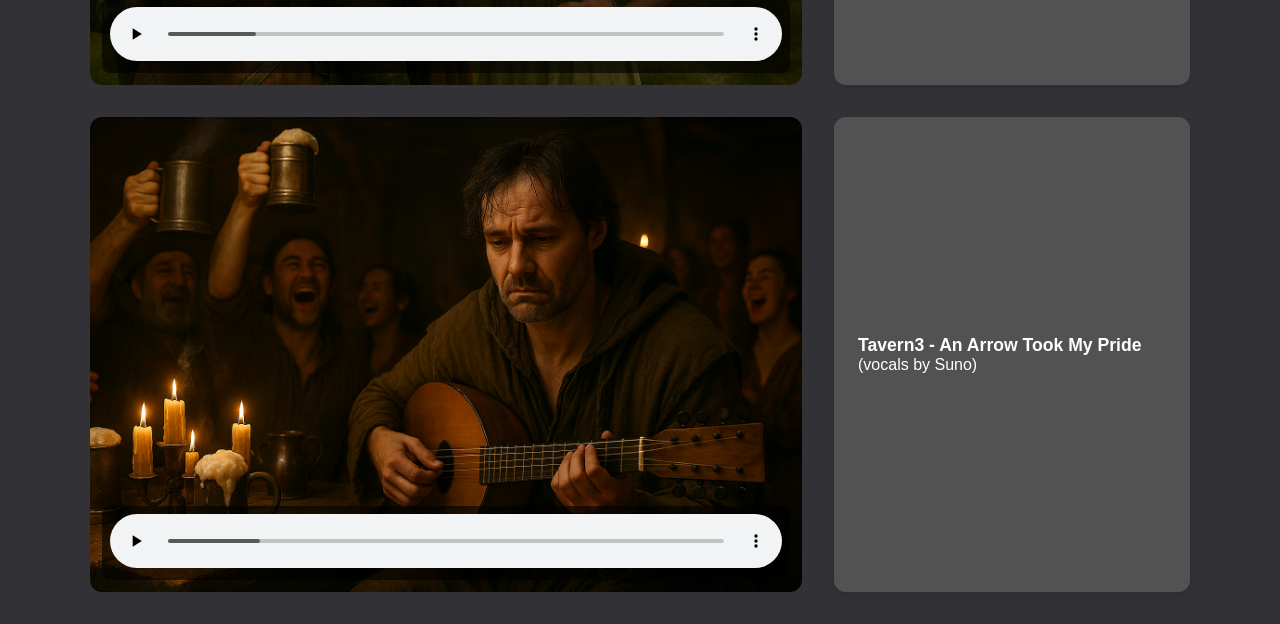
==== commit 84bcdd5c: "Update index.html" ====
--- a/audio_game/index.html
+++ b/audio_game/index.html
@@ -18,7 +18,7 @@
   </p>
 
   <p class="page-intro">
-    The vocals were generated using Suno. The music was composed and the texts were written by Niklas Rönnberg, as a (musical background) support of a master's thesis by Mirijam Björn at Linköping University exploring audio game design and storytelling.
+    The vocals were generated using Suno. The music was composed and the texts were written by Niklas Rönnberg, as a (musical background) support of a master's thesis at Linköping University exploring audio game design and storytelling.
   </p>
 
   <div class="container">
@@ -321,4 +321,4 @@
   </script>
 
   </body>
-</html>+</html>
